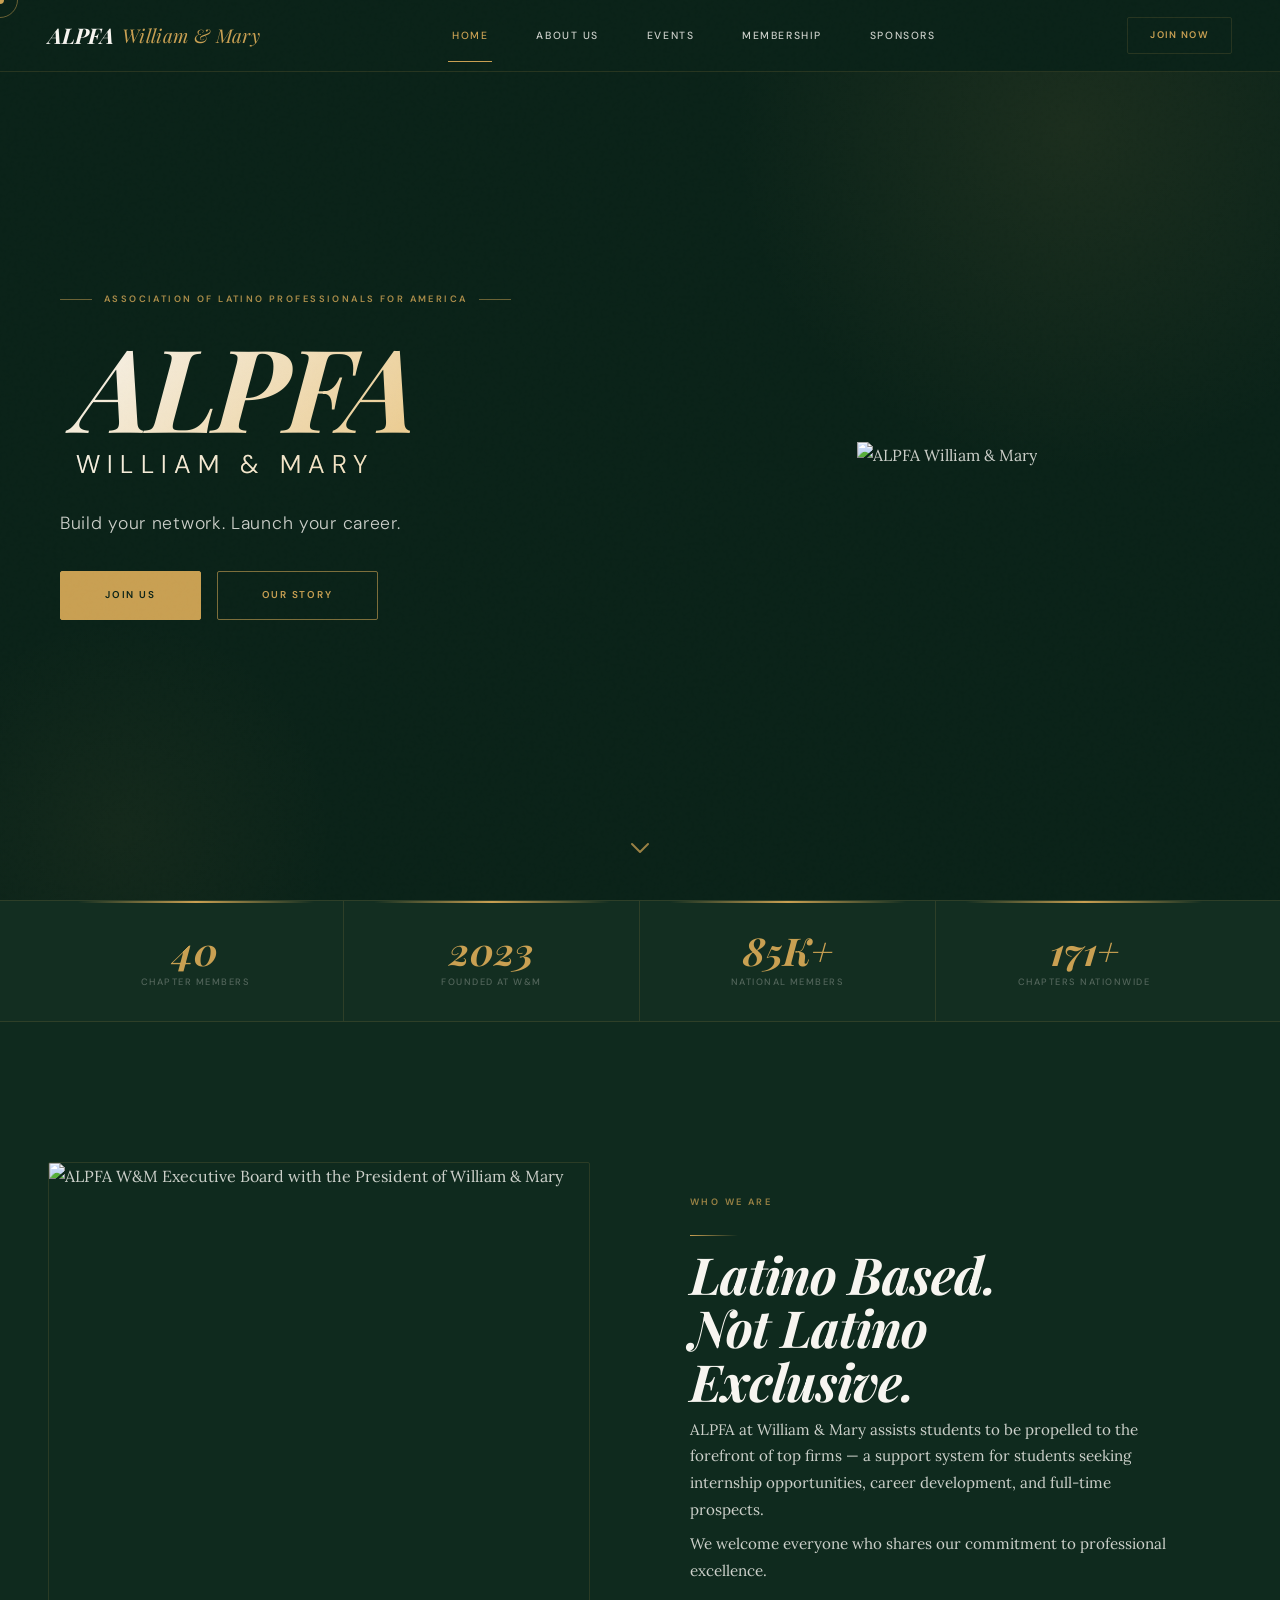
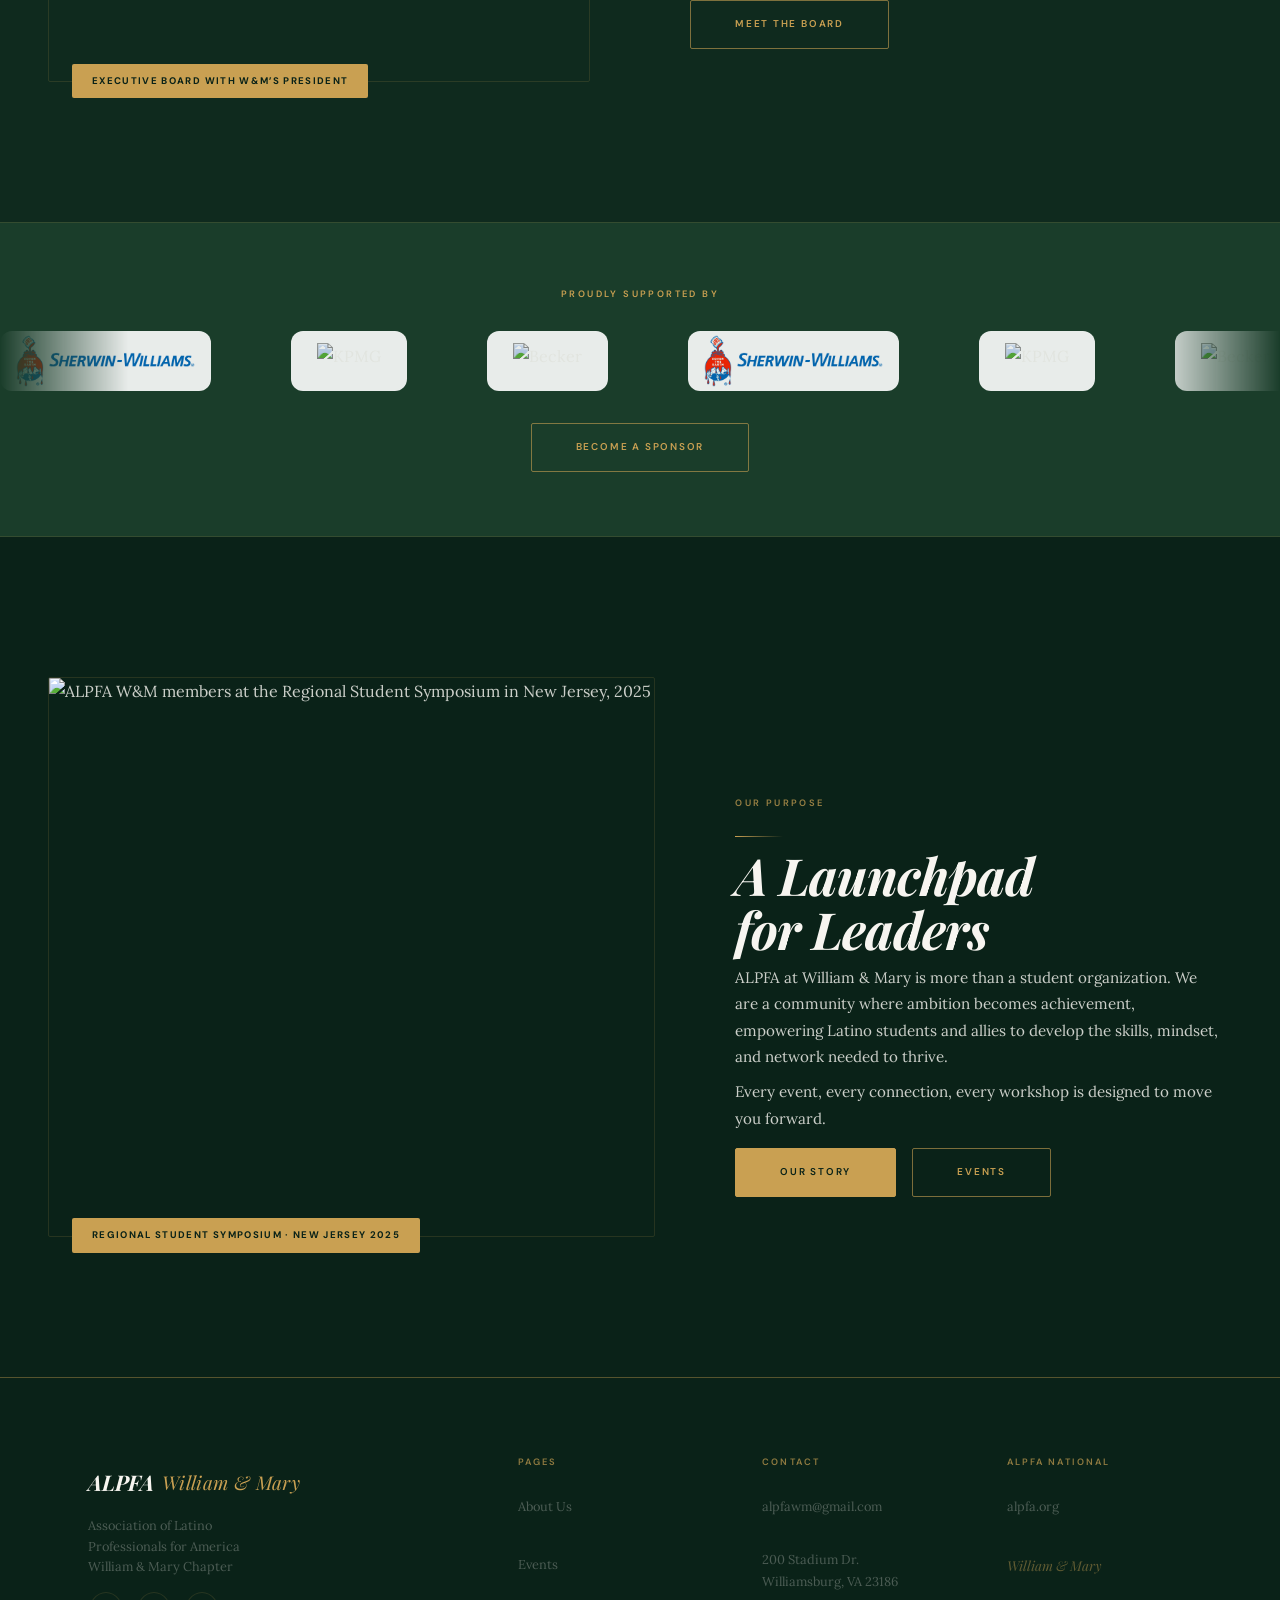
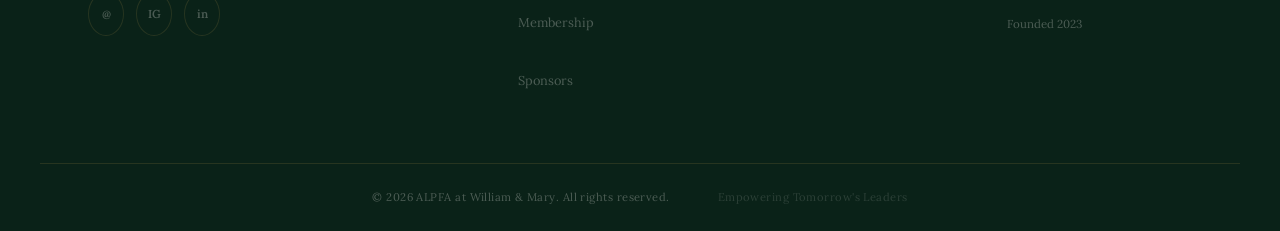
==== index.html @ 7804f13b "Update sponsors, captions, events Instagram feed, and footer year - Replace EY and PwC with Sherwin-" ====
<!DOCTYPE html>
<html lang="en">
<head>
  <meta charset="UTF-8" />
  <meta name="viewport" content="width=device-width, initial-scale=1.0, viewport-fit=cover" />
  <meta name="apple-mobile-web-app-capable" content="yes" />
  <meta name="apple-mobile-web-app-status-bar-style" content="black-translucent" />
  <title>ALPFA at William & Mary</title>
  <link rel="preconnect" href="https://fonts.googleapis.com" />
  <link rel="preconnect" href="https://fonts.gstatic.com" crossorigin />
  <link href="https://fonts.googleapis.com/css2?family=Lora:ital,wght@0,400;0,500;0,600;1,400&family=DM+Sans:wght@400;500;600;700&family=Playfair+Display:ital,wght@0,700;1,400;1,600;1,700&display=swap" rel="stylesheet" />
  <link rel="stylesheet" href="css/style.css" />
</head>
<body>

  <div class="cursor-dot" id="cursorDot"></div>
  <div class="cursor-ring" id="cursorRing"></div>

  <!-- NAV -->
  <header id="nav">
    <div class="nav-inner">
      <a href="index.html" class="logo-text">ALPFA <em>William &amp; Mary</em></a>
      <div class="nav-links">
        <a href="index.html" class="active">Home</a>
        <a href="about.html">About Us</a>
        <a href="events.html">Events</a>
        <a href="membership.html">Membership</a>
        <a href="sponsors.html">Sponsors</a>
      </div>
      <a href="membership.html" class="nav-cta">Join Now</a>
      <button class="hamburger" id="hamburger" aria-label="Menu">
        <span></span><span></span><span></span>
      </button>
    </div>
  </header>

  <div class="mobile-nav" id="mobileNav">
    <a href="index.html">Home</a>
    <a href="about.html">About Us</a>
    <a href="events.html">Events</a>
    <a href="membership.html">Membership</a>
    <a href="sponsors.html">Sponsors</a>
    <a href="membership.html" class="btn btn-gold" style="margin-top:8px;text-align:center;">Join Now</a>
  </div>

  <main>

    <!-- HERO — cinematic full-bleed, logo on right -->
    <section class="hero">
      <div class="hero-bg">
        <img src="images/hero.jpg" alt="ALPFA W&M Chapter" />
      </div>
      <div class="orb orb-1"></div>
      <div class="orb orb-2"></div>

      <div class="hero-content">
        <div class="hero-text" data-reveal="left">
          <p class="hero-eyebrow">Association of Latino Professionals for America</p>
          <h1 class="hero-title">ALPFA<span class="hero-subtitle">William &amp; Mary</span></h1>
          <p class="hero-tagline">Build your network. Launch your career.</p>
          <div class="hero-actions">
            <a href="membership.html" class="btn btn-gold">Join Us</a>
            <a href="about.html" class="btn btn-outline">Our Story</a>
          </div>
        </div>

        <div class="hero-right-col" data-reveal="fade">
          <div class="hero-logo-wrap">
            <img src="images/Cool Website Design.png" alt="ALPFA William &amp; Mary" class="hero-logo-img" />
          </div>
        </div>
      </div>

      <div class="hero-scroll">
        <svg viewBox="0 0 24 24" fill="none" stroke-width="1.5" stroke-linecap="round" stroke-linejoin="round">
          <polyline points="6 9 12 15 18 9"></polyline>
        </svg>
      </div>
    </section>

    <!-- STATS BAR -->
    <section class="stats-bar">
      <div class="stats-inner">
        <div class="stat-item" data-reveal="up">
          <span class="stat-num" data-count="47">47</span>
          <span class="stat-lbl">Chapter Members</span>
        </div>
        <div class="stat-item" data-reveal="up" style="transition-delay:.1s">
          <span class="stat-num">2023</span>
          <span class="stat-lbl">Founded at W&amp;M</span>
        </div>
        <div class="stat-item" data-reveal="up" style="transition-delay:.2s">
          <span class="stat-num" data-count="100" data-suffix="K+">100K+</span>
          <span class="stat-lbl">National Members</span>
        </div>
        <div class="stat-item" data-reveal="up" style="transition-delay:.3s">
          <span class="stat-num" data-count="200" data-suffix="+">200+</span>
          <span class="stat-lbl">Chapters Nationwide</span>
        </div>
      </div>
    </section>

    <!-- ABOUT PREVIEW — photo left, text right, wider image -->
    <section class="section section-mid">
      <div class="two-col">
        <div class="about-img-stack" data-reveal="left">
          <div class="image-frame" style="height:520px;">
            <img src="images/about.jpg" alt="ALPFA W&amp;M Executive Board with the President of William &amp; Mary" loading="lazy" style="object-position:center top;" />
          </div>
          <div class="img-caption-pill">Executive Board with W&amp;M&rsquo;s President</div>
        </div>
        <div class="col-content" data-reveal="right">
          <span class="section-label">Who We Are</span>
          <div class="gold-line"></div>
          <h2>Latino Based.<br />Not Latino<br />Exclusive.</h2>
          <p>ALPFA at William &amp; Mary assists students to be propelled to the forefront of top firms — a support system for students seeking internship opportunities, career development, and full-time prospects.</p>
          <p>We welcome everyone who shares our commitment to professional excellence.</p>
          <div class="actions">
            <a href="about.html" class="btn btn-outline">Meet the Board</a>
          </div>
        </div>
      </div>
    </section>

    <!-- SPONSOR MARQUEE -->
    <section class="sponsor-marquee-section">
      <p class="marquee-label" data-reveal="up">Proudly Supported By</p>
      <div class="marquee-track" aria-label="Our sponsors">
        <div class="marquee-inner">
          <img src="images/Sherwin-Williams-logo.png" alt="Sherwin-Williams" class="marquee-logo marquee-logo-sw" />
          <img src="images/KPMG_blue_logo.svg.png" alt="KPMG" class="marquee-logo" />
          <img src="images/Becker_Professional_Education_logo.svg.png" alt="Becker" class="marquee-logo" />
          <img src="images/Sherwin-Williams-logo.png" alt="Sherwin-Williams" class="marquee-logo marquee-logo-sw" />
          <img src="images/KPMG_blue_logo.svg.png" alt="KPMG" class="marquee-logo" />
          <img src="images/Becker_Professional_Education_logo.svg.png" alt="Becker" class="marquee-logo" />
          <img src="images/Sherwin-Williams-logo.png" alt="Sherwin-Williams" class="marquee-logo marquee-logo-sw" />
          <img src="images/KPMG_blue_logo.svg.png" alt="KPMG" class="marquee-logo" />
          <img src="images/Becker_Professional_Education_logo.svg.png" alt="Becker" class="marquee-logo" />
        </div>
        <div class="marquee-inner" aria-hidden="true">
          <img src="images/Sherwin-Williams-logo.png" alt="" class="marquee-logo marquee-logo-sw" />
          <img src="images/KPMG_blue_logo.svg.png" alt="" class="marquee-logo" />
          <img src="images/Becker_Professional_Education_logo.svg.png" alt="" class="marquee-logo" />
          <img src="images/Sherwin-Williams-logo.png" alt="" class="marquee-logo marquee-logo-sw" />
          <img src="images/KPMG_blue_logo.svg.png" alt="" class="marquee-logo" />
          <img src="images/Becker_Professional_Education_logo.svg.png" alt="" class="marquee-logo" />
          <img src="images/Sherwin-Williams-logo.png" alt="" class="marquee-logo marquee-logo-sw" />
          <img src="images/KPMG_blue_logo.svg.png" alt="" class="marquee-logo" />
          <img src="images/Becker_Professional_Education_logo.svg.png" alt="" class="marquee-logo" />
        </div>
      </div>
      <a href="sponsors.html" class="btn btn-outline" data-reveal="up" style="margin-top:32px;">Become a Sponsor</a>
    </section>

    <!-- MISSION — Our Purpose -->
    <section class="section section-deep">
      <div class="mission-layout">
        <div class="mission-image-col" data-reveal="left">
          <div class="image-frame" style="height:560px;">
            <img src="images/dc.jpg" alt="ALPFA W&amp;M members at the Regional Student Symposium in New Jersey, 2025" loading="lazy" />
          </div>
          <div class="img-caption-pill">Regional Student Symposium &middot; New Jersey 2025</div>
        </div>
        <div class="col-content" data-reveal="right">
          <span class="section-label mission-label">Our Purpose</span>
          <div class="gold-line"></div>
          <h2>A Launchpad<br />for Leaders</h2>
          <p>ALPFA at William &amp; Mary is more than a student organization. We are a community where ambition becomes achievement, empowering Latino students and allies to develop the skills, mindset, and network needed to thrive.</p>
          <p>Every event, every connection, every workshop is designed to move you forward.</p>
          <div class="actions" style="margin-top:8px;">
            <a href="about.html" class="btn btn-gold">Our Story</a>
            <a href="events.html" class="btn btn-outline">Events</a>
          </div>
        </div>
      </div>
    </section>

  </main>

  <!-- FOOTER -->
  <footer>
    <div class="footer-inner">
      <div class="footer-brand">
        <a href="index.html" class="logo-text">ALPFA <em>William &amp; Mary</em></a>
        <p>Association of Latino Professionals for America<br />William &amp; Mary Chapter</p>
        <div class="footer-socials">
          <a href="mailto:alpfawm@gmail.com" aria-label="Email">@</a>
          <a href="https://www.instagram.com/alpfawm/" target="_blank" rel="noopener" aria-label="Instagram">IG</a>
          <a href="https://www.linkedin.com/company/alpfa-at-william-mary/" target="_blank" rel="noopener" aria-label="LinkedIn">in</a>
        </div>
      </div>
      <div class="footer-col">
        <h4>Pages</h4>
        <a href="about.html">About Us</a>
        <a href="events.html">Events</a>
        <a href="membership.html">Membership</a>
        <a href="sponsors.html">Sponsors</a>
      </div>
      <div class="footer-col">
        <h4>Contact</h4>
        <p>alpfawm@gmail.com</p>
        <p>200 Stadium Dr.<br />Williamsburg, VA 23186</p>
      </div>
      <div class="footer-col">
        <h4>ALPFA National</h4>
        <a href="https://alpfa.org" target="_blank" rel="noopener">alpfa.org</a>
        <p class="wm-text">William &amp; Mary</p>
        <p style="font-size:0.72rem;color:var(--white-faint);">Founded 2023</p>
      </div>
    </div>
    <div class="footer-bottom">
      <p>© 2026 ALPFA at William &amp; Mary. All rights reserved.</p>
      <p style="opacity:0.5;">Empowering Tomorrow's Leaders</p>
    </div>
  </footer>

  <script src="js/main.js"></script>
</body>
</html>
---- css/style.css ----
/* ============================================
   ALPFA W&M — Design System
   Playfair Display + Inter
   ============================================ */

@import url('https://fonts.googleapis.com/css2?family=Lora:ital,wght@0,400;0,500;0,600;1,400&family=DM+Sans:wght@400;500;600;700&family=Playfair+Display:ital,wght@0,700;1,400;1,600;1,700&display=swap');
/* font-display handled by Google Fonts &display=swap param */

/* ============================================
   VARIABLES
   ============================================ */

:root {
  --green-deep:  #0A2218;
  --green-mid:   #0F2A1E;
  --green-card:  #132E21;
  --green-light: #1A3D2A;
  --gold:        #C9A052;
  --gold-light:  #E8C27A;
  --gold-dim:    rgba(201,160,82,0.15);
  --gold-glow:   rgba(201,160,82,0.08);
  --white:       #F7F5F0;
  --white-dim:   rgba(247,245,240,0.82);
  --white-faint: rgba(247,245,240,0.28);
  --glass:       rgba(8,28,18,0.85);
  --nav-h:       72px;
}

/* ============================================
   RESET + BASE
   ============================================ */

*, *::before, *::after { box-sizing: border-box; margin: 0; padding: 0; }

html {
  scroll-behavior: smooth;
  font-size: 16px;
  cursor: none;
  overflow-x: hidden;
  background: var(--green-deep);
}

body {
  font-family: 'Lora', Georgia, serif;
  background: var(--green-deep);
  color: var(--white-dim);
  line-height: 1.7;
  -webkit-font-smoothing: antialiased;
  -moz-osx-font-smoothing: grayscale;
  overflow-x: hidden;
}

h1, h2, h3, h4 {
  font-family: 'Playfair Display', Georgia, serif;
  font-style: italic;
  color: var(--white);
  line-height: 1.05;
}

a { color: inherit; text-decoration: none; }

img {
  display: block;
  width: 100%;
  height: 100%;
  object-fit: cover;
}

/* ============================================
   CUSTOM CURSOR
   ============================================ */

.cursor-dot {
  position: fixed;
  width: 8px; height: 8px;
  background: var(--gold);
  border-radius: 50%;
  pointer-events: none;
  z-index: 99999;
  transform: translate(-50%, -50%);
  transition: transform 0.1s ease, width 0.3s ease, height 0.3s ease, opacity 0.3s ease;
  mix-blend-mode: normal;
}

.cursor-ring {
  position: fixed;
  width: 36px; height: 36px;
  border: 1px solid rgba(201,160,82,0.5);
  border-radius: 50%;
  pointer-events: none;
  z-index: 99998;
  transform: translate(-50%, -50%);
  transition: transform 0.12s ease, width 0.3s ease, height 0.3s ease, opacity 0.3s ease, border-color 0.3s ease;
}

.cursor-dot.hover  { width: 14px; height: 14px; }
.cursor-ring.hover { width: 56px; height: 56px; border-color: rgba(201,160,82,0.8); }

/* ============================================
   NOISE TEXTURE OVERLAY
   ============================================ */

body::before {
  content: '';
  position: fixed;
  inset: 0;
  background-image: url("data:image/svg+xml,%3Csvg viewBox='0 0 256 256' xmlns='http://www.w3.org/2000/svg'%3E%3Cfilter id='noise'%3E%3CfeTurbulence type='fractalNoise' baseFrequency='0.9' numOctaves='4' stitchTiles='stitch'/%3E%3C/filter%3E%3Crect width='100%25' height='100%25' filter='url(%23noise)' opacity='0.04'/%3E%3C/svg%3E");
  pointer-events: none;
  z-index: 9998;
  opacity: 0.4;
}

/* ============================================
   UTILITIES
   ============================================ */

.container {
  max-width: 1200px;
  margin: 0 auto;
  padding: 0 48px;
}

.section-label {
  display: block;
  font-family: 'DM Sans', sans-serif;
  font-style: normal;
  font-size: 0.58rem;
  font-weight: 600;
  letter-spacing: 0.26em;
  text-transform: uppercase;
  color: var(--gold);
  opacity: 0.75;
  margin-bottom: 16px;
}

.logo-text {
  font-family: 'Playfair Display', Georgia, serif;
  font-style: italic;
  font-size: 1.35rem;
  font-weight: 700;
  color: var(--white);
  letter-spacing: -0.01em;
  display: flex;
  align-items: center;
  gap: 8px;
}

.logo-text em {
  color: var(--gold);
  font-style: italic;
  font-size: 0.88em;
  font-weight: 400;
  letter-spacing: 0.02em;
}

.logo-img {
  height: 40px;
  width: auto;
  mix-blend-mode: multiply;
  filter: brightness(1.1) contrast(1.1);
  flex-shrink: 0;
}

/* On dark bg, multiply blends white to transparent */
#nav .logo-img,
footer .logo-img {
  mix-blend-mode: screen;
  filter: brightness(1.8) saturate(0.8);
  opacity: 0.92;
}

/* Buttons */
.btn {
  display: inline-block;
  font-family: 'DM Sans', sans-serif;
  font-style: normal;
  font-size: 0.62rem;
  font-weight: 600;
  letter-spacing: 0.18em;
  text-transform: uppercase;
  padding: 15px 44px;
  border-radius: 2px;
  cursor: none;
  transition: all 0.35s cubic-bezier(0.16,1,0.3,1);
  position: relative;
  overflow: hidden;
}

.btn::after {
  content: '';
  position: absolute;
  inset: 0;
  background: rgba(255,255,255,0.08);
  opacity: 0;
  transition: opacity 0.3s ease;
}

.btn:hover::after { opacity: 1; }

.btn-gold {
  background: var(--gold);
  color: var(--green-deep);
  border: 1px solid var(--gold);
}

.btn-gold:hover {
  background: var(--gold-light);
  box-shadow: 0 0 50px rgba(201,160,82,0.4);
  transform: translateY(-2px);
}

.btn-outline {
  background: transparent;
  color: var(--gold);
  border: 1px solid rgba(201,160,82,0.6);
}

.btn-outline:hover {
  border-color: var(--gold);
  background: rgba(201,160,82,0.08);
  box-shadow: 0 0 30px rgba(201,160,82,0.15);
  transform: translateY(-2px);
}

/* Image frames */
.image-frame {
  position: relative;
  width: 100%;
  height: 100%;
  overflow: hidden;
  border: 1px solid var(--gold-dim);
  border-radius: 2px;
}

.image-frame img {
  position: absolute;
  inset: 0;
  opacity: 0;
  transition: opacity 0.6s ease;
}

/* JS adds .loaded — but also fade in on natural load */
.image-frame img.loaded { opacity: 1; }
.image-frame img[src]:not([src=""]) { opacity: 1; }

.img-placeholder {
  width: 100%;
  height: 100%;
  min-height: 360px;
  background: linear-gradient(135deg, var(--green-card) 0%, var(--green-light) 100%);
  display: flex;
  flex-direction: column;
  align-items: center;
  justify-content: center;
  gap: 12px;
  border: 1px dashed rgba(201,160,82,0.2);
}

.img-placeholder span {
  font-family: 'DM Sans', sans-serif;
  font-style: normal;
  font-size: 0.58rem;
  letter-spacing: 0.2em;
  text-transform: uppercase;
  color: rgba(201,160,82,0.35);
}

.img-placeholder svg {
  width: 32px;
  height: 32px;
  opacity: 0.2;
  fill: var(--gold);
}

/* Dividers */
.gold-line {
  width: 48px; height: 1px;
  background: linear-gradient(90deg, var(--gold), transparent);
  margin-bottom: 4px;
}

/* ============================================
   SCROLL REVEAL
   ============================================ */

[data-reveal] {
  opacity: 0;
  transition: opacity 0.9s cubic-bezier(0.16,1,0.3,1),
              transform 0.9s cubic-bezier(0.16,1,0.3,1);
}

[data-reveal="up"]    { transform: translateY(48px); }
[data-reveal="left"]  { transform: translateX(-48px); }
[data-reveal="right"] { transform: translateX(48px); }
[data-reveal="fade"]  { transform: none; }
[data-reveal="scale"] { transform: scale(0.94); }

[data-reveal].visible {
  opacity: 1;
  transform: none;
}

/* ============================================
   NAV
   ============================================ */

#nav {
  position: fixed;
  top: 0; left: 0; right: 0;
  z-index: 9000;
  height: calc(var(--nav-h) + env(safe-area-inset-top, 0px));
  padding-top: env(safe-area-inset-top, 0px);
  background: var(--green-deep);
  border-bottom: 1px solid var(--gold-dim);
  transition: background 0.4s ease;
}

#nav.scrolled { background: var(--green-deep); }

.nav-inner {
  position: relative;
  z-index: 1;
  max-width: 1280px;
  margin: 0 auto;
  padding: 0 48px;
  height: 100%;
  display: flex;
  align-items: center;
  justify-content: space-between;
}

.nav-links {
  display: flex;
  align-items: center;
  gap: 40px;
}

.nav-links a {
  font-family: 'DM Sans', sans-serif;
  font-style: normal;
  font-size: 0.65rem;
  font-weight: 500;
  letter-spacing: 0.15em;
  text-transform: uppercase;
  color: var(--white-dim);
  position: relative;
  cursor: none;
  transition: color 0.25s ease;
  padding: 12px 4px;
  min-height: 44px;
  display: inline-flex;
  align-items: center;
}

.nav-links a::after {
  content: '';
  position: absolute;
  bottom: -4px; left: 0;
  width: 0; height: 1px;
  background: var(--gold);
  transition: width 0.35s cubic-bezier(0.16,1,0.3,1);
}

.nav-links a:hover,
.nav-links a.active { color: var(--gold); }

.nav-links a:hover::after,
.nav-links a.active::after { width: 100%; }

.nav-cta {
  font-family: 'DM Sans', sans-serif;
  font-style: normal;
  font-size: 0.6rem;
  font-weight: 600;
  letter-spacing: 0.14em;
  text-transform: uppercase;
  color: var(--gold);
  border: 1px solid var(--gold-dim);
  padding: 9px 22px;
  border-radius: 2px;
  cursor: none;
  transition: all 0.3s ease;
}

.nav-cta:hover {
  background: var(--gold);
  color: var(--green-deep);
  border-color: var(--gold);
}

.hamburger {
  display: none;
  flex-direction: column;
  gap: 6px;
  cursor: none;
  background: none;
  border: none;
  padding: 4px;
}

.hamburger span {
  display: block;
  width: 22px; height: 1px;
  background: var(--white-dim);
  transition: all 0.3s ease;
}

/* ============================================
   MOBILE NAV DROPDOWN
   ============================================ */

.mobile-nav {
  display: flex;
  position: fixed;
  top: calc(var(--nav-h) + env(safe-area-inset-top, 0px));
  left: 0; right: 0;
  background: rgba(8,28,18,0.98);
  backdrop-filter: blur(20px);
  -webkit-backdrop-filter: blur(20px);
  border-bottom: 1px solid var(--gold-dim);
  padding: 24px 32px 32px;
  flex-direction: column;
  gap: 18px;
  z-index: 8999;
  transform: translateY(-12px);
  opacity: 0;
  visibility: hidden;
  pointer-events: none;
  transition: opacity 0.3s ease, transform 0.3s ease, visibility 0.3s;
}

.mobile-nav.open {
  opacity: 1;
  transform: translateY(0);
  visibility: visible;
  pointer-events: auto;
}

.mobile-nav a {
  font-family: 'DM Sans', sans-serif;
  font-size: 0.82rem;
  font-weight: 500;
  letter-spacing: 0.1em;
  text-transform: uppercase;
  color: var(--white-dim);
  padding: 8px 0;
  border-bottom: 1px solid var(--gold-dim);
  transition: color 0.25s ease;
}

.mobile-nav a:hover { color: var(--gold); }
.mobile-nav a:last-child { border-bottom: none; }

/* ============================================
   SPONSOR CARD (large display on sponsors page)
   ============================================ */

.sponsor-card-lg {
  display: flex;
  flex-direction: column;
  align-items: center;
  padding: 36px 48px;
  background: var(--green-card);
  border: 1px solid var(--gold-dim);
  border-radius: 3px;
  transition: border-color 0.35s ease, box-shadow 0.35s ease, transform 0.35s ease;
  cursor: default;
}

.sponsor-card-lg:hover {
  border-color: rgba(201,160,82,0.4);
  box-shadow: 0 20px 60px rgba(0,0,0,0.3), 0 0 40px rgba(201,160,82,0.08);
  transform: translateY(-3px);
}

/* ============================================
   PAGE HERO (inner pages)
   ============================================ */

.page-hero {
  padding: calc(var(--nav-h) + 48px) 0 32px;
  text-align: center;
  position: relative;
  overflow: hidden;
}

.page-hero::before {
  content: '';
  position: absolute;
  top: 0; left: 50%; transform: translateX(-50%);
  width: 600px; height: 600px;
  background: radial-gradient(circle, rgba(201,160,82,0.07) 0%, transparent 65%);
  pointer-events: none;
}

.page-hero h1 {
  font-size: clamp(3rem, 6vw, 5.5rem);
  letter-spacing: -0.02em;
  margin-bottom: 16px;
  background: linear-gradient(135deg, #F7F5F0 0%, #E8C27A 40%, #C9A052 60%, #F7F5F0 100%);
  background-size: 250% auto;
  -webkit-background-clip: text;
  -webkit-text-fill-color: transparent;
  background-clip: text;
  animation: shimmer 6s ease-in-out infinite;
}

.page-hero p {
  font-size: 0.85rem;
  color: var(--white-faint);
  letter-spacing: 0.1em;
}

/* ============================================
   HOMEPAGE HERO
   ============================================ */

.hero {
  position: relative;
  min-height: 100vh;
  display: flex;
  align-items: center;
  overflow: hidden;
  background: var(--green-deep);
}

/* Full-bleed bg photo with overlay */
.hero-bg {
  position: absolute;
  inset: 0;
  z-index: 0;
}

.hero-bg img {
  position: absolute;
  inset: 0;
  width: 100%;
  height: 100%;
  object-fit: cover;
  object-position: center top;
  opacity: 1;
}

.hero-bg .img-placeholder { min-height: 100vh; border: none; }

.hero-bg::after {
  content: '';
  position: absolute;
  inset: 0;
  background: linear-gradient(
    105deg,
    rgba(10,34,24,0.97) 0%,
    rgba(10,34,24,0.88) 50%,
    rgba(10,34,24,0.65) 100%
  );
  z-index: 1;
}

/* Glow orbs */
.orb {
  position: absolute;
  border-radius: 50%;
  pointer-events: none;
  z-index: 1;
  animation: orbFloat 10s ease-in-out infinite;
}

.orb-1 {
  width: 800px; height: 800px;
  top: -30%; right: -15%;
  background: radial-gradient(circle, rgba(201,160,82,0.09) 0%, transparent 60%);
}

.orb-2 {
  width: 500px; height: 500px;
  bottom: -20%; left: -10%;
  background: radial-gradient(circle, rgba(201,160,82,0.05) 0%, transparent 60%);
  animation-delay: -5s;
  animation-direction: reverse;
}

@keyframes orbFloat {
  0%, 100% { transform: translate(0,0) scale(1); }
  33%       { transform: translate(30px,-20px) scale(1.05); }
  66%       { transform: translate(-20px,30px) scale(0.97); }
}

.hero-content {
  position: relative;
  z-index: 2;
  width: 100%;
  padding: calc(var(--nav-h) + 60px) 48px 120px 60px;
  max-width: 1280px;
  margin: 0 auto;
  display: grid;
  grid-template-columns: 1fr 1fr;
  gap: 0;
  align-items: center;
}

.hero-text { display: flex; flex-direction: column; gap: 0; }

.mission-label { margin-top: 80px; }

.hero-eyebrow {
  font-family: 'DM Sans', sans-serif;
  font-size: 0.58rem;
  font-weight: 600;
  letter-spacing: 0.26em;
  text-transform: uppercase;
  color: var(--gold);
  opacity: 0.85;
  margin-bottom: 24px;
  display: flex;
  align-items: center;
  gap: 12px;
}

.hero-eyebrow::before,
.hero-eyebrow::after {
  content: '';
  display: block;
  width: 32px; height: 1px;
  background: var(--gold);
  opacity: 0.6;
  flex-shrink: 0;
}

.hero-title {
  font-size: clamp(4.5rem, 9vw, 9.5rem);
  font-weight: 700;
  line-height: 0.92;
  letter-spacing: -0.03em;
  margin-bottom: 32px;
  padding-left: 16px;
  background: linear-gradient(135deg, #F7F5F0 0%, #E8C27A 35%, #C9A052 55%, #F7F5F0 100%);
  background-size: 250% auto;
  -webkit-background-clip: text;
  -webkit-text-fill-color: transparent;
  background-clip: text;
  animation: shimmer 6s ease-in-out infinite;
}

@keyframes shimmer {
  0%, 100% { background-position: 0% center; }
  50%       { background-position: 100% center; }
}

.hero-subtitle {
  display: block;
  font-family: 'DM Sans', sans-serif;
  font-style: normal;
  font-weight: 300;
  font-size: clamp(1rem, 2vw, 1.6rem);
  letter-spacing: 0.28em;
  text-transform: uppercase;
  background: transparent !important;
  background-image: none !important;
  -webkit-background-clip: unset !important;
  background-clip: unset !important;
  -webkit-text-fill-color: rgba(247,245,240,0.5) !important;
  color: rgba(247,245,240,0.5);
  animation: none !important;
  margin-top: 14px;
  line-height: 1;
}

.hero-tagline {
  font-family: 'DM Sans', sans-serif;
  font-size: clamp(0.9rem, 1.5vw, 1.1rem);
  font-weight: 300;
  color: var(--white-dim);
  letter-spacing: 0.04em;
  line-height: 1.7;
  margin-bottom: 32px;
  max-width: 440px;
}

.hero-actions { display: flex; gap: 16px; align-items: center; flex-wrap: wrap; }

.hero-scroll {
  position: absolute;
  bottom: 36px;
  left: 50%;
  transform: translateX(-50%);
  z-index: 2;
  display: flex;
  flex-direction: column;
  align-items: center;
  gap: 0;
  cursor: none;
}

.hero-scroll span { display: none; }

.scroll-line { display: none; }

.hero-scroll svg {
  width: 32px; height: 32px;
  stroke: var(--gold);
  opacity: 0.75;
  animation: chevronBounce 2s ease-in-out infinite;
}

@keyframes chevronBounce {
  0%, 100% { transform: translateY(0); opacity: 0.75; }
  50%       { transform: translateY(10px); opacity: 1; }
}

.hero-image-wrap { position: relative; }

.hero-image-wrap .image-frame {
  aspect-ratio: 4/3;
  box-shadow: 0 40px 120px rgba(0,0,0,0.5), 0 0 0 1px var(--gold-dim);
  animation: heroGlow 5s 2s ease-in-out infinite;
}

.hero-image-wrap .img-placeholder { min-height: 420px; }

@keyframes heroGlow {
  0%, 100% { box-shadow: 0 40px 120px rgba(0,0,0,0.5), 0 0 30px rgba(201,160,82,0.08); }
  50%       { box-shadow: 0 40px 120px rgba(0,0,0,0.5), 0 0 60px rgba(201,160,82,0.18); }
}

.hero-image-tag {
  position: absolute;
  bottom: -20px; right: -20px;
  background: var(--green-card);
  border: 1px solid var(--gold-dim);
  padding: 16px 24px;
  border-radius: 2px;
}

.hero-image-tag strong {
  display: block;
  font-family: 'Playfair Display', serif;
  font-style: italic;
  font-size: 1.5rem;
  color: var(--gold);
  line-height: 1;
}

.hero-image-tag span {
  font-size: 0.58rem;
  letter-spacing: 0.16em;
  text-transform: uppercase;
  color: var(--white-faint);
}

/* ============================================
   HERO RIGHT COL — editorial stat stack
   ============================================ */

.hero-right-col {
  display: flex;
  flex-direction: column;
  align-items: center;
  justify-content: center;
  position: relative;
  z-index: 2;
  padding-left: 16px;
}

.hero-logo-wrap {
  display: inline-block;
}


.hero-logo-img {
  width: 100%;
  max-width: 380px;
  height: auto;
  object-fit: contain;
  display: block;
  animation: logoFloat 3.5s ease-in-out infinite;
}

@keyframes logoFloat {
  0%, 100% { transform: translateY(0); }
  50%       { transform: translateY(-20px); }
}

@media (prefers-reduced-motion: reduce) {
  .hero-logo-img { animation: none; }
}

.hero-stat-stack {
  display: flex;
  flex-direction: column;
  gap: 28px;
}

.hero-stat-item {
  display: flex;
  flex-direction: column;
  gap: 4px;
}

.hero-stat-n {
  font-family: 'Playfair Display', Georgia, serif;
  font-style: italic;
  font-size: clamp(2rem, 3.5vw, 3rem);
  font-weight: 700;
  color: var(--gold);
  line-height: 1;
}

.hero-stat-l {
  font-family: 'DM Sans', sans-serif;
  font-size: 0.6rem;
  font-weight: 500;
  letter-spacing: 0.16em;
  text-transform: uppercase;
  color: var(--white-faint);
}

.hero-right-quote {
  font-family: 'Playfair Display', Georgia, serif;
  font-style: italic;
  font-size: 0.9rem;
  color: rgba(247,245,240,0.25);
  line-height: 1.6;
  max-width: 220px;
  border-top: 1px solid rgba(201,160,82,0.12);
  padding-top: 24px;
}

/* ============================================
   MISSION — ASYMMETRIC LAYOUT
   ============================================ */

.mission-layout {
  max-width: 1200px;
  margin: 0 auto;
  display: grid;
  grid-template-columns: 1.1fr 0.9fr;
  gap: 80px;
  align-items: center;
  position: relative;
}

.mission-watermark-wrap {
  width: 100%;
  overflow: hidden;
  text-align: left;
  margin-bottom: 16px;
  pointer-events: none;
  max-width: 1200px;
  margin-left: auto;
  margin-right: auto;
}

.section-watermark {
  display: block;
  font-family: 'Playfair Display', Georgia, serif;
  font-style: italic;
  font-size: clamp(4rem, 14vw, 11rem);
  font-weight: 700;
  color: var(--gold);
  opacity: 1;
  pointer-events: none;
  user-select: none;
  letter-spacing: 0.08em;
  line-height: 1;
  white-space: nowrap;
}

.mission-image-col {
  position: relative;
  z-index: 2;
}

.mission-text-col {
  display: flex;
  flex-direction: column;
  gap: 12px;
  position: relative;
  z-index: 2;
}

.float-card {
  position: absolute;
  bottom: -24px;
  right: -32px;
  background: var(--green-card);
  border: 1px solid var(--gold-dim);
  border-left: 3px solid var(--gold);
  padding: 18px 28px;
  border-radius: 2px;
  display: flex;
  flex-direction: column;
  gap: 4px;
}

.float-card strong {
  font-family: 'Playfair Display', Georgia, serif;
  font-style: italic;
  font-size: 2rem;
  color: var(--gold);
  line-height: 1;
}

.float-card span {
  font-size: 0.62rem;
  letter-spacing: 0.14em;
  text-transform: uppercase;
  color: var(--white-faint);
}

/* ============================================
   VALUES STRIP
   ============================================ */

.values-strip {
  background: var(--green-card);
  border-top: 1px solid var(--gold-dim);
  border-bottom: 1px solid var(--gold-dim);
  padding: 72px 48px;
}

.values-inner {
  max-width: 1200px;
  margin: 0 auto;
  display: grid;
  grid-template-columns: 1fr auto 1fr auto 1fr auto 1fr;
  gap: 0;
  align-items: start;
}

.value-item {
  display: flex;
  flex-direction: column;
  gap: 12px;
  padding: 0 40px;
}

.value-item:first-child { padding-left: 0; }
.value-item:last-child { padding-right: 0; }

.value-divider {
  width: 1px;
  height: 100%;
  min-height: 120px;
  background: var(--gold-dim);
  align-self: stretch;
}

.value-num {
  font-family: 'DM Sans', sans-serif;
  font-size: 0.52rem;
  font-weight: 700;
  letter-spacing: 0.2em;
  color: var(--gold);
  opacity: 0.5;
}

.value-title {
  font-family: 'Playfair Display', Georgia, serif;
  font-style: italic;
  font-size: 1.35rem;
  color: var(--white);
  font-weight: 700;
}

.value-text {
  font-family: 'DM Sans', sans-serif;
  font-size: 0.82rem;
  line-height: 1.75;
  color: var(--white-faint);
}

/* ============================================
   ABOUT IMAGE STACK
   ============================================ */

.about-img-stack {
  position: relative;
}

.img-caption-pill {
  position: absolute;
  bottom: -16px;
  left: 24px;
  background: var(--gold);
  color: var(--green-deep);
  font-family: 'DM Sans', sans-serif;
  font-size: 0.6rem;
  font-weight: 700;
  letter-spacing: 0.14em;
  text-transform: uppercase;
  padding: 9px 20px;
  border-radius: 2px;
}

/* ============================================
   SPONSOR MARQUEE
   ============================================ */

.sponsor-marquee-section {
  padding: 64px 0;
  background: var(--green-light);
  border-top: 1px solid var(--gold-dim);
  border-bottom: 1px solid var(--gold-dim);
  display: flex;
  flex-direction: column;
  align-items: center;
  gap: 0;
  overflow: hidden;
}

.marquee-label {
  font-family: 'DM Sans', sans-serif;
  font-size: 0.58rem;
  font-weight: 600;
  letter-spacing: 0.26em;
  text-transform: uppercase;
  color: var(--gold);
  opacity: 0.7;
  margin-bottom: 28px;
}

.marquee-track {
  width: 100%;
  overflow: hidden;
  position: relative;
  display: flex;
  gap: 80px;
  mask-image: linear-gradient(90deg, transparent, black 10%, black 90%, transparent);
  -webkit-mask-image: linear-gradient(90deg, transparent, black 10%, black 90%, transparent);
}

.marquee-inner {
  display: flex;
  align-items: center;
  gap: 80px;
  flex-shrink: 0;
  animation: marqueeScroll 22s linear infinite;
}

.marquee-logo {
  height: 60px;
  width: auto;
  object-fit: contain;
  flex-shrink: 0;
  background: #fff;
  border-radius: 12px;
  padding: 12px 26px;
  opacity: 0.9;
  transition: opacity 0.3s ease;
}

.marquee-logo:hover { opacity: 1; }

.marquee-logo-sw { padding: 4px 16px; }

.marquee-inner span {
  font-family: 'Playfair Display', Georgia, serif;
  font-style: italic;
  font-size: clamp(1.4rem, 2.5vw, 2rem);
  font-weight: 700;
  color: var(--white);
  white-space: nowrap;
  transition: color 0.3s ease;
}

.marquee-inner span:hover { color: var(--gold); }

.marquee-dot {
  font-family: 'DM Sans', sans-serif !important;
  font-style: normal !important;
  font-size: 1rem !important;
  color: var(--gold) !important;
  opacity: 0.4;
}

@keyframes marqueeScroll {
  from { transform: translateX(0); }
  to   { transform: translateX(-100%); }
}

@media (prefers-reduced-motion: reduce) {
  .marquee-inner { animation: none; }
}

/* ============================================
   STATS BAR
   ============================================ */

.stats-bar {
  background: var(--green-card);
  border-top: 1px solid var(--gold-dim);
  border-bottom: 1px solid var(--gold-dim);
  padding: 0 48px;
  position: relative;
  z-index: 2;
}

.stats-inner {
  max-width: 1200px;
  margin: 0 auto;
  display: grid;
  grid-template-columns: repeat(4, 1fr);
  height: 120px;
}

.stat-item {
  display: flex;
  flex-direction: column;
  align-items: center;
  justify-content: center;
  gap: 6px;
  padding: 0 24px;
  border-right: 1px solid var(--gold-dim);
  position: relative;
}

.stat-item:last-child { border-right: none; }

.stat-item::before {
  content: '';
  position: absolute;
  top: 0; left: 50%;
  transform: translateX(-50%) scaleX(0);
  width: 80%; height: 2px;
  background: linear-gradient(90deg, transparent, var(--gold), transparent);
  transition: transform 0.5s ease;
}

.stat-item.visible::before { transform: translateX(-50%) scaleX(1); }

.stat-num {
  font-family: 'Playfair Display', Georgia, serif;
  font-style: italic;
  font-size: clamp(1.8rem, 3vw, 2.5rem);
  font-weight: 700;
  color: var(--gold);
  line-height: 1;
}

.stat-lbl {
  font-family: 'DM Sans', sans-serif;
  font-size: 0.58rem;
  font-weight: 500;
  letter-spacing: 0.16em;
  text-transform: uppercase;
  color: var(--white-faint);
  text-align: center;
}

/* ============================================
   SECTIONS — SHARED
   ============================================ */

.section {
  padding: 140px 48px;
  position: relative;
  overflow: hidden;
}

.section-mid   { background: var(--green-mid); }
.section-card  { background: var(--green-card); }
.section-deep  { background: var(--green-deep); }

/* Diagonal cuts */
.cut-both {
  clip-path: polygon(0 80px, 100% 0, 100% calc(100% - 80px), 0 100%);
  padding-top: 160px;
  padding-bottom: 160px;
  margin-top: -80px;
  margin-bottom: -80px;
  position: relative;
  z-index: 2;
  isolation: isolate;
}

.cut-top {
  clip-path: polygon(0 60px, 100% 0, 100% 100%, 0 100%);
  margin-top: -60px;
  padding-top: 180px;
}

.cut-top-rev {
  clip-path: polygon(0 0, 100% 60px, 100% 100%, 0 100%);
  margin-top: -60px;
  padding-top: 180px;
}

.two-col {
  max-width: 1200px;
  margin: 0 auto;
  display: grid;
  grid-template-columns: 1fr 1fr;
  gap: 100px;
  align-items: center;
  position: relative;
  z-index: 1;
}

.two-col.flip { direction: rtl; }
.two-col.flip > * { direction: ltr; }

.col-content { display: flex; flex-direction: column; gap: 8px; }

.col-content h2 {
  font-size: clamp(2.2rem, 4vw, 3.6rem);
  letter-spacing: -0.02em;
}

.col-content h2.gold { color: var(--gold); text-shadow: 0 0 60px rgba(201,160,82,0.15); }

.col-content p {
  font-size: 0.95rem;
  line-height: 1.75;
  color: var(--white-dim);
  max-width: 54ch;
}

.col-content .actions { display: flex; gap: 16px; margin-top: 8px; flex-wrap: wrap; }

/* ============================================
   SPONSORS STRIP
   ============================================ */

.sponsors-strip {
  padding: 80px 48px;
  background: var(--green-light);
  border-top: 1px solid var(--gold-dim);
  border-bottom: 1px solid var(--gold-dim);
}

.sponsors-strip-inner {
  max-width: 1200px;
  margin: 0 auto;
  display: flex;
  flex-direction: column;
  align-items: center;
  gap: 40px;
}

.sponsor-logos {
  display: flex;
  align-items: center;
  gap: 64px;
  flex-wrap: wrap;
  justify-content: center;
}

.sponsor-name {
  font-family: 'DM Sans', sans-serif;
  font-size: 1rem;
  font-weight: 700;
  letter-spacing: 0.06em;
  color: var(--white-faint);
  cursor: none;
  transition: color 0.3s ease;
}

.sponsor-name:hover { color: var(--gold); }

/* ============================================
   BOARD GRID
   ============================================ */

.board-grid {
  display: grid;
  grid-template-columns: repeat(4, 1fr);
  gap: 32px;
  margin-top: 60px;
}

.board-card {
  display: flex;
  flex-direction: column;
  gap: 14px;
}

.board-photo {
  aspect-ratio: 3/4;
  border: 1px solid var(--gold-dim);
  border-radius: 2px;
  overflow: hidden;
  background: var(--green-card);
  transition: box-shadow 0.4s ease, border-color 0.4s ease;
}

.board-photo:hover {
  box-shadow: 0 0 40px rgba(201,160,82,0.12);
  border-color: rgba(201,160,82,0.4);
}

.board-photo .img-placeholder { min-height: 220px; }

.board-info { display: flex; flex-direction: column; gap: 4px; }

.board-name {
  font-family: 'Playfair Display', Georgia, serif;
  font-style: italic;
  font-size: 1rem;
  color: var(--gold);
}

.board-role {
  font-size: 0.72rem;
  letter-spacing: 0.08em;
  color: var(--white-faint);
  text-transform: uppercase;
}

.board-linkedin {
  display: inline-block;
  font-size: 0.58rem;
  letter-spacing: 0.14em;
  text-transform: uppercase;
  color: var(--gold);
  border: 1px solid var(--gold-dim);
  padding: 7px 16px;
  border-radius: 2px;
  cursor: none;
  transition: all 0.25s ease;
  width: fit-content;
  margin-top: 4px;
}

.board-linkedin:hover {
  background: var(--gold);
  color: var(--green-deep);
  border-color: var(--gold);
}

/* ============================================
   EVENTS
   ============================================ */

.events-grid {
  display: grid;
  grid-template-columns: repeat(2, 1fr);
  gap: 32px;
  margin-top: 60px;
}

/* Instagram feed (events page) */
.ig-feed {
  margin-top: 48px;
}

.ig-fallback {
  background: var(--green-card);
  border: 1px solid var(--gold-dim);
  border-radius: 3px;
  padding: 56px 32px;
  text-align: center;
  display: flex;
  flex-direction: column;
  align-items: center;
  gap: 16px;
}

.ig-fallback h3 {
  font-family: 'Playfair Display', Georgia, serif;
  font-style: italic;
  font-size: clamp(1.4rem, 2.5vw, 2rem);
  color: var(--white);
}

.ig-fallback p {
  font-size: 0.9rem;
  color: var(--white-faint);
}

.event-card {
  background: var(--green-card);
  border: 1px solid var(--gold-dim);
  border-radius: 3px;
  overflow: hidden;
  transition: border-color 0.35s ease, box-shadow 0.35s ease, transform 0.35s ease;
  cursor: none;
}

.event-card:hover {
  border-color: rgba(201,160,82,0.45);
  box-shadow: 0 20px 60px rgba(0,0,0,0.3), 0 0 30px rgba(201,160,82,0.08);
  transform: translateY(-4px);
}

.event-thumb {
  aspect-ratio: 16/9;
  background: var(--green-light);
  overflow: hidden;
}

.event-thumb .img-placeholder { min-height: 160px; }

.event-body { padding: 28px; }

.event-date {
  font-size: 0.58rem;
  letter-spacing: 0.2em;
  text-transform: uppercase;
  color: var(--gold);
  opacity: 0.8;
  margin-bottom: 8px;
}

.event-title {
  font-family: 'Playfair Display', Georgia, serif;
  font-style: italic;
  font-size: 1.3rem;
  color: var(--white);
  margin-bottom: 16px;
}

.event-actions { display: flex; gap: 12px; }

/* Past events gallery */
.gallery-grid {
  display: grid;
  grid-template-columns: repeat(3, 1fr);
  gap: 2px;
  margin-top: 60px;
}

.gallery-item {
  aspect-ratio: 4/3;
  overflow: hidden;
  position: relative;
  cursor: none;
}

.gallery-item .img-placeholder { min-height: 200px; }

.gallery-item::after {
  content: '';
  position: absolute;
  inset: 0;
  background: rgba(10,34,24,0.5);
  opacity: 0;
  transition: opacity 0.35s ease;
}

.gallery-item:hover::after { opacity: 1; }

.gallery-caption {
  position: absolute;
  bottom: 0; left: 0; right: 0;
  padding: 24px 20px 16px;
  background: linear-gradient(to top, rgba(10,34,24,0.95), transparent);
  font-family: 'Playfair Display', serif;
  font-style: italic;
  font-size: 0.95rem;
  color: var(--white);
  transform: translateY(8px);
  opacity: 0;
  transition: all 0.35s ease;
  z-index: 1;
}

.gallery-item:hover .gallery-caption { opacity: 1; transform: translateY(0); }

/* ============================================
   CAROUSEL
   ============================================ */

.carousel-wrap {
  position: relative;
  margin-top: 56px;
  padding: 0 72px;
}

.carousel-track {
  display: grid;
  grid-template-columns: repeat(3, 1fr);
  gap: 20px;
}

.carousel-slide {
  display: none;
  flex-direction: column;
  gap: 14px;
  opacity: 0;
  transform: translateY(12px);
  transition: opacity 0.45s cubic-bezier(0.4,0,0.2,1), transform 0.45s cubic-bezier(0.4,0,0.2,1);
}

.carousel-slide.active {
  display: flex;
  opacity: 1;
  transform: translateY(0);
}

.carousel-slide.fade-in {
  animation: carouselFadeIn 0.45s cubic-bezier(0.4,0,0.2,1) forwards;
}

@keyframes carouselFadeIn {
  from { opacity: 0; transform: translateY(16px); }
  to   { opacity: 1; transform: translateY(0); }
}

.carousel-img {
  aspect-ratio: 1/1;
  overflow: hidden;
  border-radius: 8px;
  border: 1px solid rgba(201,160,82,0.18);
  background: var(--green-card);
  box-shadow: 0 8px 32px rgba(0,0,0,0.25);
  transition: border-color 0.3s ease, box-shadow 0.3s ease;
}

.carousel-img:hover {
  border-color: rgba(201,160,82,0.45);
  box-shadow: 0 12px 48px rgba(0,0,0,0.4), 0 0 24px rgba(201,160,82,0.07);
}

.carousel-img img {
  width: 100%;
  height: 100%;
  object-fit: cover;
  transition: transform 0.6s cubic-bezier(0.4,0,0.2,1);
}

.carousel-img:hover img {
  transform: scale(1.05);
}

.carousel-caption {
  font-family: 'Lora', Georgia, serif;
  font-style: italic;
  font-size: 0.82rem;
  color: rgba(247,245,240,0.55);
  letter-spacing: 0.01em;
  text-align: center;
  line-height: 1.5;
}

/* Mini slideshow inside a carousel card */
.mini-show {
  position: relative;
  cursor: pointer;
}

.mini-img {
  position: absolute;
  inset: 0;
  width: 100%;
  height: 100%;
  object-fit: cover;
  opacity: 0;
  transition: opacity 0.55s cubic-bezier(0.4,0,0.2,1);
}

.mini-img.active {
  opacity: 1;
}

.mini-dots {
  display: flex;
  justify-content: center;
  align-items: center;
  gap: 6px;
  margin-top: -2px;
  margin-bottom: -2px;
}

.mini-dot {
  width: 4px;
  height: 4px;
  border-radius: 50%;
  background: rgba(201,160,82,0.25);
  border: none;
  cursor: pointer;
  padding: 0;
  transition: background 0.25s ease, width 0.25s ease, border-radius 0.25s ease;
}

.mini-dot.active {
  background: var(--gold);
  width: 14px;
  border-radius: 2px;
}

.carousel-btn {
  position: absolute;
  top: calc(50% - 28px);
  transform: translateY(-50%);
  width: 48px;
  height: 48px;
  border-radius: 50%;
  background: rgba(10,34,24,0.7);
  backdrop-filter: blur(8px);
  -webkit-backdrop-filter: blur(8px);
  border: 1px solid rgba(201,160,82,0.25);
  color: var(--gold);
  display: flex;
  align-items: center;
  justify-content: center;
  cursor: pointer;
  transition: background 0.25s ease, border-color 0.25s ease, transform 0.2s ease;
  z-index: 2;
}

.carousel-btn:hover {
  background: rgba(201,160,82,0.12);
  border-color: rgba(201,160,82,0.55);
  transform: translateY(-50%) scale(1.08);
}

.carousel-btn svg {
  width: 20px;
  height: 20px;
}

.carousel-prev { left: 8px; }
.carousel-next { right: 8px; }

.carousel-dots {
  display: flex;
  justify-content: center;
  align-items: center;
  gap: 10px;
  margin-top: 32px;
}

.carousel-dot {
  width: 5px;
  height: 5px;
  border-radius: 50%;
  background: rgba(201,160,82,0.2);
  border: none;
  cursor: pointer;
  transition: background 0.3s ease, width 0.3s ease, border-radius 0.3s ease;
  padding: 0;
}

.carousel-dot.active {
  background: var(--gold);
  width: 22px;
  border-radius: 3px;
}

@media (max-width: 900px) {
  .carousel-wrap { padding: 0 52px; }
  .carousel-track { grid-template-columns: repeat(2, 1fr); }
}

@media (max-width: 600px) {
  .carousel-wrap { padding: 0 44px; }
  .carousel-track { grid-template-columns: 1fr; }
}

/* ============================================
   MEMBERSHIP
   ============================================ */

.feature-grid {
  display: grid;
  grid-template-columns: repeat(3, 1fr);
  gap: 32px;
  margin-top: 60px;
}

.feature-card {
  background: var(--green-card);
  border: 1px solid var(--gold-dim);
  border-radius: 3px;
  padding: 40px 32px;
  display: flex;
  flex-direction: column;
  gap: 16px;
  transition: border-color 0.35s ease, transform 0.35s ease, box-shadow 0.35s ease;
  cursor: none;
}

.feature-card:hover {
  border-color: rgba(201,160,82,0.4);
  transform: translateY(-4px);
  box-shadow: 0 20px 50px rgba(0,0,0,0.25), 0 0 30px rgba(201,160,82,0.06);
}

.intern-logo {
  height: 80px;
  width: auto;
  object-fit: contain;
  flex-shrink: 0;
  background: #fff;
  border-radius: 12px;
  padding: 12px 26px;
  opacity: 0.9;
  transition: opacity 0.3s ease;
}
.intern-logo:hover { opacity: 1; }

.intern-pill {
  padding: 14px 32px;
  border: 1px solid rgba(201,160,82,0.3);
  border-radius: 40px;
  font-family: 'DM Sans', sans-serif;
  font-size: 0.95rem;
  font-weight: 500;
  color: var(--white);
  background: rgba(201,160,82,0.06);
  letter-spacing: 0.02em;
  transition: border-color 0.2s, background 0.2s;
}
.intern-pill:hover {
  border-color: var(--gold);
  background: rgba(201,160,82,0.12);
}

.feature-icon {
  width: 44px; height: 44px;
  border: 1px solid var(--gold-dim);
  border-radius: 50%;
  display: flex;
  align-items: center;
  justify-content: center;
  color: var(--gold);
  font-size: 1rem;
}

.feature-title {
  font-family: 'Playfair Display', Georgia, serif;
  font-style: italic;
  font-size: 1.2rem;
  color: var(--white);
}

.feature-text {
  font-size: 0.88rem;
  line-height: 1.8;
  color: var(--white-dim);
}

/* ============================================
   SPONSOR PACKAGES
   ============================================ */

.tiers-grid {
  display: grid;
  grid-template-columns: repeat(4, 1fr);
  gap: 24px;
  margin-top: 60px;
}

.tier-card {
  background: var(--green-card);
  border: 1px solid var(--gold-dim);
  border-radius: 3px;
  padding: 36px 28px;
  display: flex;
  flex-direction: column;
  gap: 16px;
  transition: all 0.35s ease;
  cursor: none;
}

.tier-card:hover, .tier-card.featured {
  border-color: var(--gold);
  box-shadow: 0 0 60px rgba(201,160,82,0.12);
}

.tier-card.featured {
  background: linear-gradient(135deg, var(--green-card), var(--green-light));
}

.tier-name {
  font-family: 'Playfair Display', Georgia, serif;
  font-style: italic;
  font-size: 1.3rem;
  color: var(--gold);
}

.tier-price {
  font-family: 'DM Sans', sans-serif;
  font-size: 2rem;
  font-weight: 700;
  color: var(--white);
  letter-spacing: -0.02em;
  line-height: 1;
}

.tier-price span {
  font-size: 0.85rem;
  font-weight: 400;
  color: var(--white-faint);
}

.tier-divider {
  height: 1px;
  background: var(--gold-dim);
}

.tier-perks {
  display: flex;
  flex-direction: column;
  gap: 10px;
  list-style: none;
}

.tier-perks li {
  font-size: 0.82rem;
  color: var(--white-dim);
  display: flex;
  align-items: flex-start;
  gap: 10px;
}

.tier-perks li::before {
  content: '—';
  color: var(--gold);
  opacity: 0.6;
  flex-shrink: 0;
  font-size: 0.7rem;
  margin-top: 2px;
}

/* Checkmark perks list */
.tier-perks-check {
  display: flex;
  flex-direction: column;
  gap: 12px;
  list-style: none;
}

.tier-perks-check li {
  font-size: 0.82rem;
  color: var(--white-dim);
  display: flex;
  align-items: flex-start;
  gap: 10px;
  line-height: 1.5;
}

.tier-perks-check li::before {
  content: '';
  display: inline-block;
  width: 16px;
  height: 16px;
  min-width: 16px;
  background-color: rgba(201,160,82,0.15);
  border: 1px solid rgba(201,160,82,0.5);
  border-radius: 50%;
  background-image: url("data:image/svg+xml,%3Csvg viewBox='0 0 12 12' fill='none' xmlns='http://www.w3.org/2000/svg'%3E%3Cpath d='M2 6l3 3 5-5' stroke='%23C9A052' stroke-width='1.5' stroke-linecap='round' stroke-linejoin='round'/%3E%3C/svg%3E");
  background-size: 10px 10px;
  background-position: center;
  background-repeat: no-repeat;
  margin-top: 2px;
}

/* Sponsor showcase redesign */
.sponsor-spotlight {
  border: 1px solid rgba(201,160,82,0.4);
  background: linear-gradient(135deg, rgba(201,160,82,0.06) 0%, rgba(201,160,82,0.02) 100%);
  border-radius: 16px;
  padding: 48px;
  text-align: center;
  box-shadow: 0 0 60px rgba(201,160,82,0.07);
}

.sponsor-spotlight-header {
  margin-bottom: 36px;
}

.sponsor-spotlight-logos {
  display: flex;
  justify-content: center;
  align-items: center;
  gap: 32px;
  flex-wrap: wrap;
}

.sponsor-company-card {
  background: #fff;
  border-radius: 12px;
  padding: 20px 40px;
  display: flex;
  align-items: center;
  justify-content: center;
  transition: transform 0.2s, box-shadow 0.2s;
}

.sponsor-company-card:hover {
  transform: translateY(-3px);
  box-shadow: 0 12px 32px rgba(0,0,0,0.2);
}

.sponsor-company-card-sm {
  padding: 16px 32px;
}

.sponsor-company-img {
  height: 72px;
  width: auto;
  max-width: 180px;
  object-fit: contain;
}

.sponsor-company-img-sm {
  height: 52px;
  max-width: 140px;
}

.sponsor-company-img-wide {
  max-width: 340px;
}

.sponsor-tier-card {
  border: 1px solid rgba(255,255,255,0.07);
  background: rgba(255,255,255,0.02);
  border-radius: 16px;
  padding: 36px;
  display: flex;
  flex-direction: column;
  align-items: center;
}

/* Sponsor tier blocks */
.sponsor-tier-block {
  display: flex;
  align-items: center;
  gap: 48px;
  padding: 36px 48px;
  border-radius: 12px;
  border: 1px solid rgba(255,255,255,0.06);
  background: rgba(255,255,255,0.02);
  margin-bottom: 16px;
}

.sponsor-tier-plat {
  border-color: rgba(201,160,82,0.35);
  background: rgba(201,160,82,0.04);
  box-shadow: 0 0 40px rgba(201,160,82,0.06);
}

.sponsor-tier-label-col {
  min-width: 130px;
  display: flex;
  flex-direction: column;
  gap: 6px;
}

.sponsor-tier-badge {
  display: inline-block;
  font-family: 'DM Sans', sans-serif;
  font-size: 0.6rem;
  font-weight: 700;
  letter-spacing: 0.16em;
  text-transform: uppercase;
  padding: 5px 14px;
  border-radius: 3px;
  width: fit-content;
}

.plat-badge {
  background: var(--gold);
  color: var(--green-deep);
}

.gold-badge {
  background: rgba(201,160,82,0.18);
  color: var(--gold);
  border: 1px solid rgba(201,160,82,0.35);
}

.bronze-badge {
  background: rgba(176,121,72,0.16);
  color: #d29a68;
  border: 1px solid rgba(176,121,72,0.4);
}

.online-badge {
  background: rgba(255,255,255,0.06);
  color: var(--white-dim);
  border: 1px solid rgba(255,255,255,0.12);
}

.sponsor-tier-sub {
  font-size: 0.72rem;
  color: var(--white-faint);
  font-family: 'DM Sans', sans-serif;
}

.sponsor-tier-logos-col {
  display: flex;
  flex-wrap: wrap;
  gap: 20px;
  align-items: center;
}

.sponsor-logo-pill {
  height: 60px;
  width: auto;
  object-fit: contain;
  background: #fff;
  border-radius: 10px;
  padding: 10px 24px;
  opacity: 0.9;
  transition: opacity 0.2s;
}

.sponsor-logo-lg {
  height: 72px;
  padding: 12px 28px;
}

.sponsor-logo-pill:hover { opacity: 1; }

/* ============================================
   FOOTER
   ============================================ */

/* Page section divider */
.page-section-divider {
  height: 1px;
  background: linear-gradient(90deg, transparent, rgba(201,160,82,0.45), transparent);
  margin: 0;
}

/* ============================================
   WILLIAM & MARY — STORY + STATS SECTION
   ============================================ */

.wm-story-section {
  position: relative;
  overflow: hidden;
}

/* ============================================
   ABOUT — FULL-BLEED PHOTO SECTIONS
   ============================================ */

.about-fullbleed-section {
  position: relative;
  overflow: hidden;
  min-height: 680px;
  display: flex;
  align-items: center;
}

.about-fullbleed-bg {
  position: absolute;
  inset: 0;
  z-index: 0;
}

.about-fullbleed-bg img {
  width: 100%;
  height: 100%;
  object-fit: cover;
  object-position: center center;
}

.about-fullbleed-overlay {
  position: absolute;
  inset: 0;
  background: linear-gradient(
    135deg,
    rgba(8,26,18,0.92) 0%,
    rgba(10,34,24,0.85) 50%,
    rgba(8,26,18,0.90) 100%
  );
}

.about-fullbleed-inner {
  position: relative;
  z-index: 1;
  width: 100%;
  max-width: 1200px;
  margin: 0 auto;
  padding: 100px 60px;
  text-align: left;
}

.about-fullbleed-inner h2 {
  color: var(--white);
  margin-bottom: 16px;
  font-size: clamp(2.2rem, 4vw, 3.6rem);
  letter-spacing: -0.02em;
}

.about-fullbleed-inner p {
  font-size: 0.9rem;
  line-height: 1.75;
  color: var(--white-dim);
  max-width: 52ch;
  margin-bottom: 12px;
}

.about-fullbleed-inner .col-text-wrap {
  max-width: 560px;
  text-align: left;
}

.about-fullbleed-inner .col-text-wrap .gold-line {
  margin-left: 0;
  margin-right: auto;
}

.about-fullbleed-inner .col-text-wrap p {
  text-align: left;
}

.about-fullbleed-inner .col-text-wrap h2 {
  text-align: left;
}

.about-fullbleed-inner .col-text-wrap .actions {
  justify-content: flex-start;
}

.wm-story-bg {
  position: absolute;
  inset: 0;
  z-index: 0;
}

.wm-story-bg img {
  width: 100%;
  height: 100%;
  object-fit: cover;
  object-position: center 25%;
  display: block;
}

.wm-story-overlay {
  position: absolute;
  inset: 0;
  background: linear-gradient(
    135deg,
    rgba(8,26,18,0.92) 0%,
    rgba(10,34,24,0.85) 50%,
    rgba(8,26,18,0.90) 100%
  );
}

.wm-story-inner {
  position: relative;
  z-index: 1;
  max-width: 1200px;
  margin: 0 auto;
  padding: 100px 60px 100px;
  display: flex;
  flex-direction: column;
  gap: 56px;
}

.wm-story-text {
  max-width: 560px;
}

.wm-story-text h2 {
  color: var(--white);
  margin-bottom: 16px;
  font-size: clamp(2.2rem, 4vw, 3.6rem);
  letter-spacing: -0.02em;
}

.wm-story-text p {
  font-size: 0.9rem;
  line-height: 1.75;
  color: var(--white-dim);
  max-width: 52ch;
  margin-bottom: 12px;
}

/* Glassmorphism stat cards */
.wm-cards-grid {
  display: grid;
  grid-template-columns: repeat(4, 1fr);
  gap: 16px;
}

.wm-glass-card {
  background: rgba(255,255,255,0.07);
  backdrop-filter: blur(16px);
  -webkit-backdrop-filter: blur(16px);
  border: 1px solid rgba(201,160,82,0.25);
  border-radius: 16px;
  padding: 28px 20px;
  display: flex;
  flex-direction: column;
  align-items: center;
  justify-content: center;
  text-align: center;
  gap: 10px;
  min-height: 140px;
  transition: background 0.25s ease, border-color 0.25s ease;
  cursor: default;
}

.wm-glass-card:hover {
  background: rgba(255,255,255,0.11);
  border-color: rgba(201,160,82,0.5);
}

.wm-card-icon {
  width: 36px;
  height: 36px;
  color: var(--gold);
}

.wm-card-icon svg {
  width: 100%;
  height: 100%;
}

.wm-card-num {
  font-family: 'Playfair Display', Georgia, serif;
  font-size: 2rem;
  font-weight: 700;
  color: var(--gold);
  line-height: 1;
}

.wm-card-lbl {
  font-family: 'DM Sans', sans-serif;
  font-size: 0.78rem;
  font-weight: 500;
  color: rgba(247,245,240,0.75);
  letter-spacing: 0.03em;
  line-height: 1.45;
}

/* Enrollment bar */
.wm-enroll-bar {
  display: flex;
  align-items: center;
  justify-content: center;
  background: rgba(255,255,255,0.06);
  backdrop-filter: blur(12px);
  -webkit-backdrop-filter: blur(12px);
  border: 1px solid rgba(201,160,82,0.2);
  border-radius: 16px;
  padding: 28px 40px;
  gap: 0;
}

.wm-enroll-item {
  display: flex;
  flex-direction: column;
  align-items: center;
  gap: 6px;
  flex: 1;
}

.wm-enroll-sep {
  width: 1px;
  height: 44px;
  background: rgba(201,160,82,0.25);
}

.wm-enroll-num {
  font-family: 'Playfair Display', Georgia, serif;
  font-size: 1.9rem;
  font-weight: 700;
  color: var(--gold);
  line-height: 1;
}

.wm-enroll-lbl {
  font-family: 'DM Sans', sans-serif;
  font-size: 0.7rem;
  font-weight: 500;
  letter-spacing: 0.1em;
  text-transform: uppercase;
  color: rgba(247,245,240,0.6);
}

@media (max-width: 960px) {
  .wm-cards-grid { grid-template-columns: repeat(2, 1fr); }
  .wm-story-inner { padding: 80px 32px; }
}

@media (max-width: 600px) {
  .wm-enroll-bar { flex-wrap: wrap; gap: 24px; padding: 24px; }
  .wm-enroll-sep { display: none; }
  .wm-cards-grid { grid-template-columns: repeat(2, 1fr); }
}

footer {
  background: var(--green-deep);
  border-top: 1px solid rgba(201,160,82,0.4);
}

.footer-inner {
  max-width: 1200px;
  margin: 0 auto;
  padding: 80px 48px 60px;
  display: grid;
  grid-template-columns: 2fr 1fr 1fr 1fr;
  gap: 60px;
}

.footer-brand { display: flex; flex-direction: column; gap: 10px; }

.footer-brand p {
  font-size: 0.8rem;
  line-height: 1.6;
  color: var(--white-faint);
  max-width: 200px;
}

.footer-col { display: flex; flex-direction: column; gap: 14px; }

footer h4 {
  font-family: 'DM Sans', sans-serif;
  font-style: normal;
  font-size: 0.58rem;
  font-weight: 600;
  letter-spacing: 0.22em;
  text-transform: uppercase;
  color: var(--gold);
  opacity: 0.7;
  margin-bottom: 4px;
}

footer a,
.footer-col p {
  font-size: 0.8rem;
  color: var(--white-faint);
  line-height: 1.7;
  cursor: none;
  transition: color 0.25s ease;
  padding: 6px 0;
  min-height: 44px;
  display: inline-flex;
  align-items: center;
}

footer a:not(.logo-text):hover { color: var(--gold); }
footer .logo-text:hover { color: var(--white); }

.footer-socials {
  display: flex;
  gap: 12px;
  margin-top: 4px;
}

.footer-socials a {
  width: 36px; height: 36px;
  border: 1px solid var(--gold-dim);
  border-radius: 50%;
  display: flex;
  align-items: center;
  justify-content: center;
  font-size: 0.72rem;
  font-weight: 600;
  transition: all 0.3s ease;
}

.footer-socials a:hover {
  border-color: var(--gold);
  color: var(--gold);
  transform: translateY(-3px);
  box-shadow: 0 8px 20px rgba(201,160,82,0.15);
}

.wm-text {
  font-family: 'Playfair Display', Georgia, serif !important;
  font-style: italic;
  font-size: 0.85rem !important;
  color: var(--gold) !important;
  opacity: 0.45;
}

.footer-bottom {
  border-top: 1px solid var(--gold-dim);
  padding: 24px 48px;
  max-width: 1200px;
  margin: 0 auto;
  display: flex;
  justify-content: center;
  align-items: center;
  gap: 48px;
}

.footer-bottom p {
  font-size: 0.7rem;
  color: var(--white-faint);
  letter-spacing: 0.04em;
}

/* ============================================
   KEYFRAMES
   ============================================ */

@keyframes navIn {
  from { opacity: 0; transform: translateY(-16px); }
  to   { opacity: 1; transform: translateY(0); }
}

#nav { animation: navIn 0.7s cubic-bezier(0.16,1,0.3,1) both; }

/* ============================================
   RESPONSIVE
   ============================================ */

@media (max-width: 1024px) {
  .board-grid { grid-template-columns: repeat(2, 1fr); }
  .tiers-grid { grid-template-columns: repeat(2, 1fr); }
  .feature-grid { grid-template-columns: repeat(2, 1fr); }
  .values-inner { grid-template-columns: 1fr 1fr; gap: 32px; }
  .value-divider { display: none; }
  .value-item { padding: 0; }
  .mission-layout { grid-template-columns: 1fr 1fr; gap: 48px; }
}

@media (max-width: 900px) {
  .container { padding: 0 24px; }
  .section { padding: 80px 24px; }
  .two-col { grid-template-columns: 1fr; gap: 48px; }
  .two-col.flip { direction: ltr; }
  .hero-content { grid-template-columns: 1fr; gap: 48px; padding: 120px 36px 80px; }
  .hero-text { padding-left: 10px; }
  .hero-right-col { display: none; }
  .hero-title { font-size: 3.5rem; }
  .stats-inner { grid-template-columns: repeat(2, 1fr); height: auto; padding: 24px 0; }
  .stat-item { padding: 20px; border-right: none; border-bottom: 1px solid var(--gold-dim); }
  .stat-item:nth-child(odd) { border-right: 1px solid var(--gold-dim); }
  .stat-item:last-child, .stat-item:nth-last-child(2):nth-child(odd) { border-bottom: none; }
  .footer-inner { grid-template-columns: 1fr 1fr; gap: 40px; padding: 80px 24px 40px; }
  .cut-top, .cut-top-rev { clip-path: none; margin-top: 0; padding-top: 80px; }
  footer { clip-path: none; margin-top: 0; }
  .gallery-grid { grid-template-columns: 1fr 1fr; }
  .mission-layout { grid-template-columns: 1fr; gap: 48px; }
  .float-card { position: static; margin-top: 16px; align-self: flex-start; }
  .section-watermark { display: none; }
  .values-strip { padding: 48px 24px; }
  .values-inner { grid-template-columns: 1fr 1fr; gap: 32px; }
  .value-divider { display: none; }
  .value-item { padding: 0; }
}

@media (max-width: 600px) {
  .nav-links { display: none; }
  .nav-cta  { display: none; }
  .hamburger { display: flex; }
  .hero-title { font-size: 2.8rem; }
  .hero-text { padding-left: 12px; }
  .hero-actions { flex-direction: column; }
  .hero-actions .btn { text-align: center; }
  .hero-right-col { display: none; }
  .board-grid { grid-template-columns: repeat(2, 1fr); gap: 20px; }
  .events-grid, .tiers-grid, .feature-grid { grid-template-columns: 1fr; }
  .gallery-grid { grid-template-columns: 1fr; }
  .footer-inner { grid-template-columns: 1fr; gap: 32px; }
  .footer-bottom { flex-direction: column; text-align: center; }
  .values-inner { grid-template-columns: 1fr; }
  .value-item { padding: 0; border-bottom: 1px solid var(--gold-dim); padding-bottom: 24px; }
  .value-item:last-child { border-bottom: none; }
  .float-card { display: none; }
  .mission-layout { gap: 20px !important; }
  .section-deep { padding-top: 48px !important; padding-bottom: 48px !important; }
  .mission-label { margin-top: 0 !important; }
  .hero-eyebrow { justify-content: center; }
  .hero-eyebrow::before, .hero-eyebrow::after { display: none; }
  html { cursor: auto; }
  .cursor-dot, .cursor-ring { display: none; }
  .about-fullbleed-inner { padding: 80px 28px; max-width: 100%; }
  .about-fullbleed-right .about-fullbleed-inner { margin-left: 0; }
  .about-fullbleed-overlay,
  .about-fullbleed-right .about-fullbleed-overlay {
    background: rgba(6,20,14,0.85);
  }
}

/* ============================================
   MOBILE — COMPREHENSIVE OVERRIDES
   ============================================ */

@media (max-width: 768px) {
  /* Tighten section padding on tablets */
  .tiers-grid { grid-template-columns: repeat(2, 1fr); }
  .sponsor-spotlight { padding: 36px 28px; }
  .sponsor-cta-bar { padding: 28px 28px !important; }
  .sponsor-lower-grid { grid-template-columns: 1fr 1fr; }
}

@media (max-width: 600px) {

  /* === GLOBAL === */
  .section { padding: 60px 20px !important; }
  main > section:first-child,
  main > div:first-child {
    padding-top: 48px !important;
  }

  /* === HOME === */
  .hero {
    overflow: hidden;
    min-height: auto;
  }
  .hero-content {
    grid-template-columns: 1fr !important;
    padding: 40px 24px 48px !important;
    gap: 20px !important;
  }
  .hero-right-col {
    display: flex !important;
    order: -1;
    justify-content: center;
    padding-left: 0 !important;
    margin-left: 48px !important;
  }
  .hero-text {
    text-align: center;
    align-items: center;
    padding-left: 0 !important;
  }
  .hero-eyebrow { text-align: center; }
  .hero-actions { justify-content: center; }
  .hero-logo-img {
    max-width: 220px !important;
    animation: none;
  }
  .hero-tagline { font-size: 0.9rem; }
  .stats-bar { padding: 0; }
  .stat-num { font-size: 2rem; }
  .orb-1, .orb-2 { display: none; }

  /* === NAV === */
  #nav {
    position: relative;
    height: var(--nav-h);
    padding-top: 0;
  }
  .mobile-nav { top: var(--nav-h); }
  .nav-inner { padding: 0 20px; }

  /* === ABOUT PAGE === */
  .about-fullbleed-inner { padding: 72px 20px 64px !important; }
  .about-fullbleed-inner h2 { font-size: clamp(1.8rem, 6vw, 2.8rem) !important; }
  .board-grid { grid-template-columns: repeat(2, 1fr); gap: 16px; margin-top: 8px; }
  .board-card-img { height: 220px; }

  /* === EVENTS PAGE === */
  .stay-loop-inner {
    grid-template-columns: 1fr !important;
    text-align: center;
    gap: 24px !important;
  }
  .stay-loop-inner .btn { align-self: center; }
  .events-grid { grid-template-columns: 1fr; gap: 20px; margin-top: 32px; }
  .events-grid .event-thumb { aspect-ratio: 5/2; }
  .events-grid .event-body { padding: 20px; }
  .carousel-wrap { margin-top: 36px; }
  .carousel-caption { font-size: 0.78rem; }

  /* === MEMBERSHIP PAGE === */
  .intern-logo {
    height: 48px !important;
    padding: 8px 18px !important;
    max-width: 110px;
  }
  .feature-grid { grid-template-columns: 1fr; }
  .tiers-grid { grid-template-columns: 1fr; }

  /* === SPONSORS PAGE === */
  .sponsor-spotlight { padding: 28px 18px; }
  .sponsor-spotlight-logos {
    flex-direction: column;
    gap: 16px;
    align-items: center;
  }
  .sponsor-company-card { padding: 16px 28px; width: 100%; max-width: 260px; }
  .sponsor-company-card-sm { padding: 14px 24px; }
  .sponsor-company-img { height: 52px; }
  .sponsor-company-img-sm { height: 40px; }
  .sponsor-lower-grid { grid-template-columns: 1fr !important; }
  .sponsor-tier-card { padding: 24px 18px; }
  .sponsor-cta-bar {
    flex-direction: column !important;
    align-items: flex-start !important;
    padding: 24px 20px !important;
    gap: 20px !important;
  }
  .sponsor-cta-bar .btn { width: 100%; text-align: center; }
  .sponsor-tier-block {
    flex-direction: column;
    align-items: flex-start;
    padding: 24px 20px;
    gap: 20px;
  }
  .sponsor-tier-logos-col { gap: 12px; }
  .sponsor-logo-pill { height: 48px; padding: 8px 18px; }
  .sponsor-logo-lg { height: 56px; padding: 10px 22px; }

  /* === TIER CARDS === */
  .tier-card { padding: 28px 20px; }
  .tier-perks-check li { font-size: 0.8rem; }

  /* === FOOTER === */
  .footer-inner { padding: 60px 20px 32px; }

  /* === SECTION HEADINGS === */
  h2 { font-size: clamp(1.8rem, 7vw, 3rem) !important; }

  /* === BUTTONS === */
  .hero-actions { gap: 12px; }

  /* === CAROUSEL === */
  .carousel-btn { width: 36px; height: 36px; }

  /* === MEMBERSHIP FULLBLEED (How to Join) === */
  #join .about-fullbleed-inner { padding: 80px 20px 60px !important; }

  /* === INTERN PILLS ROW === */
  .intern-pills-row { gap: 14px 20px !important; }
}

/* ============================================
   ACCESSIBILITY
   ============================================ */

@media (prefers-reduced-motion: reduce) {
  *, *::before, *::after { animation: none !important; transition: none !important; }
  [data-reveal] { opacity: 1 !important; transform: none !important; }
}
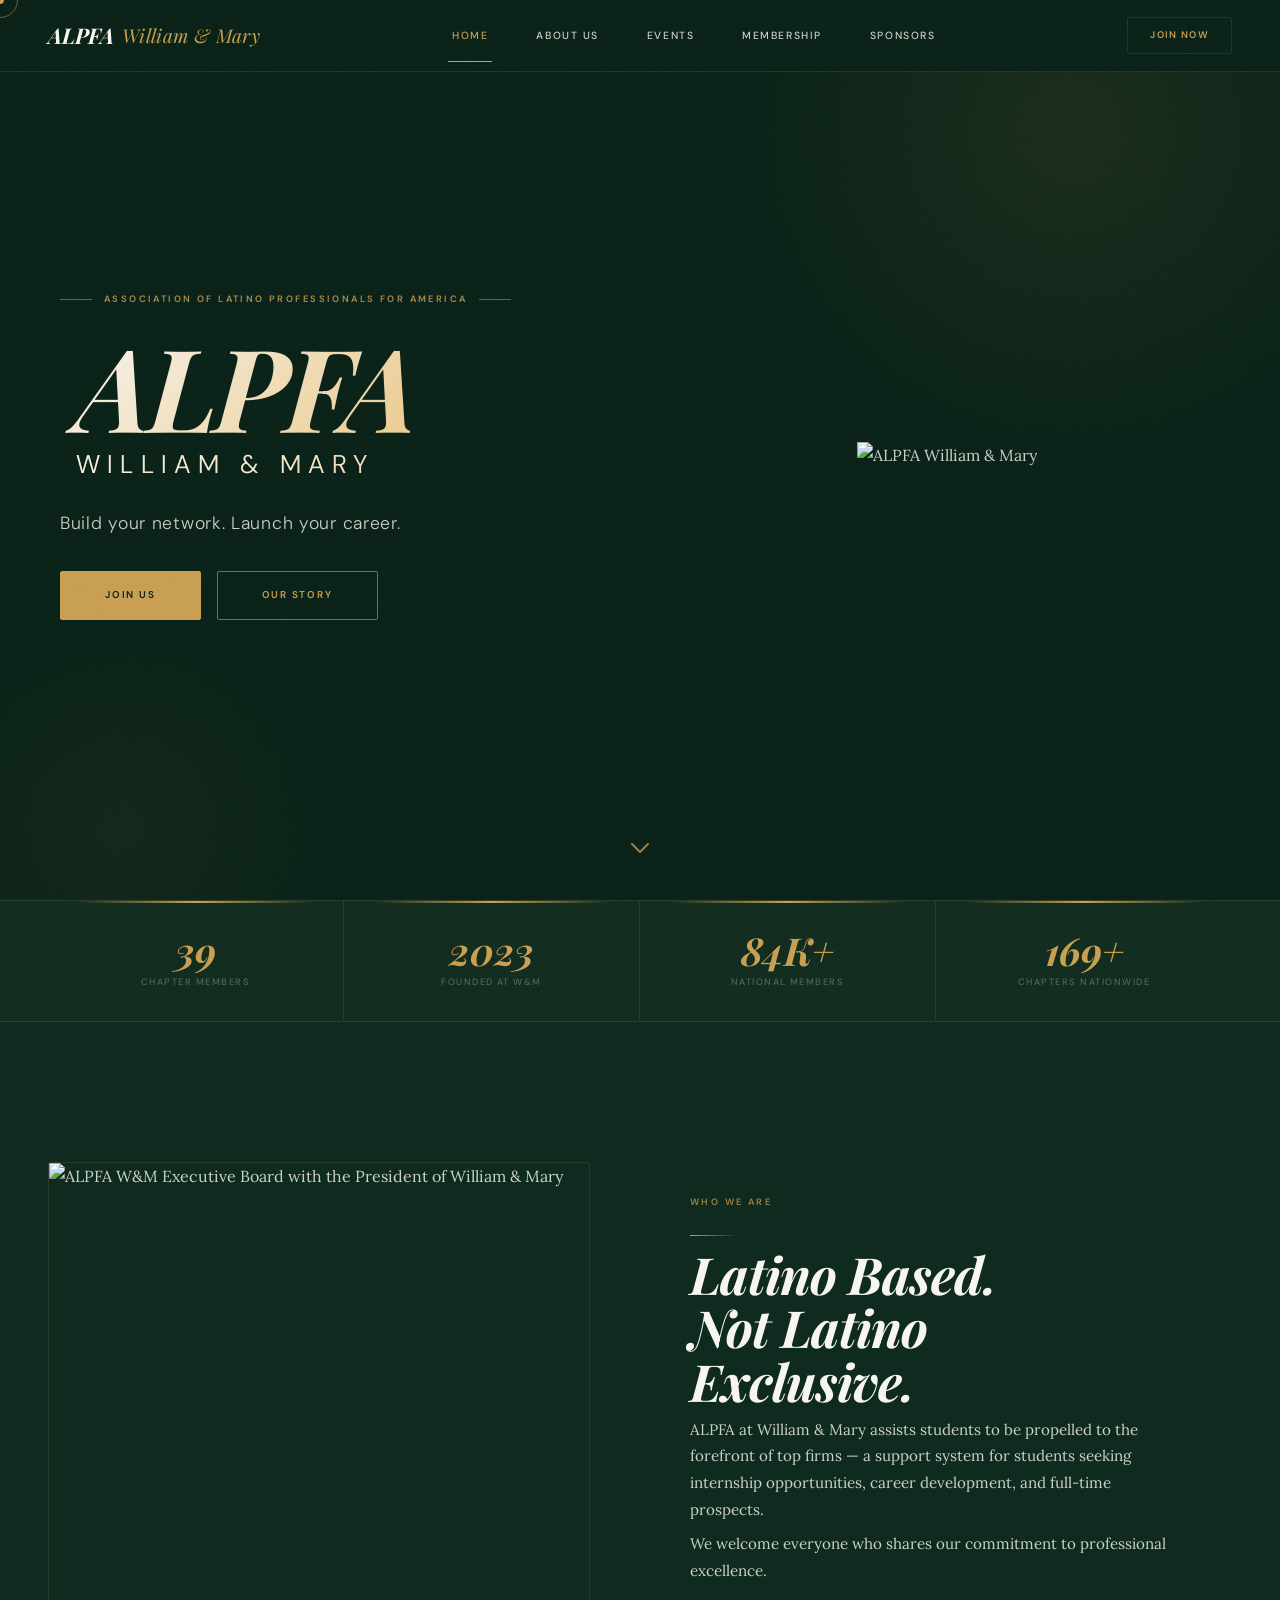
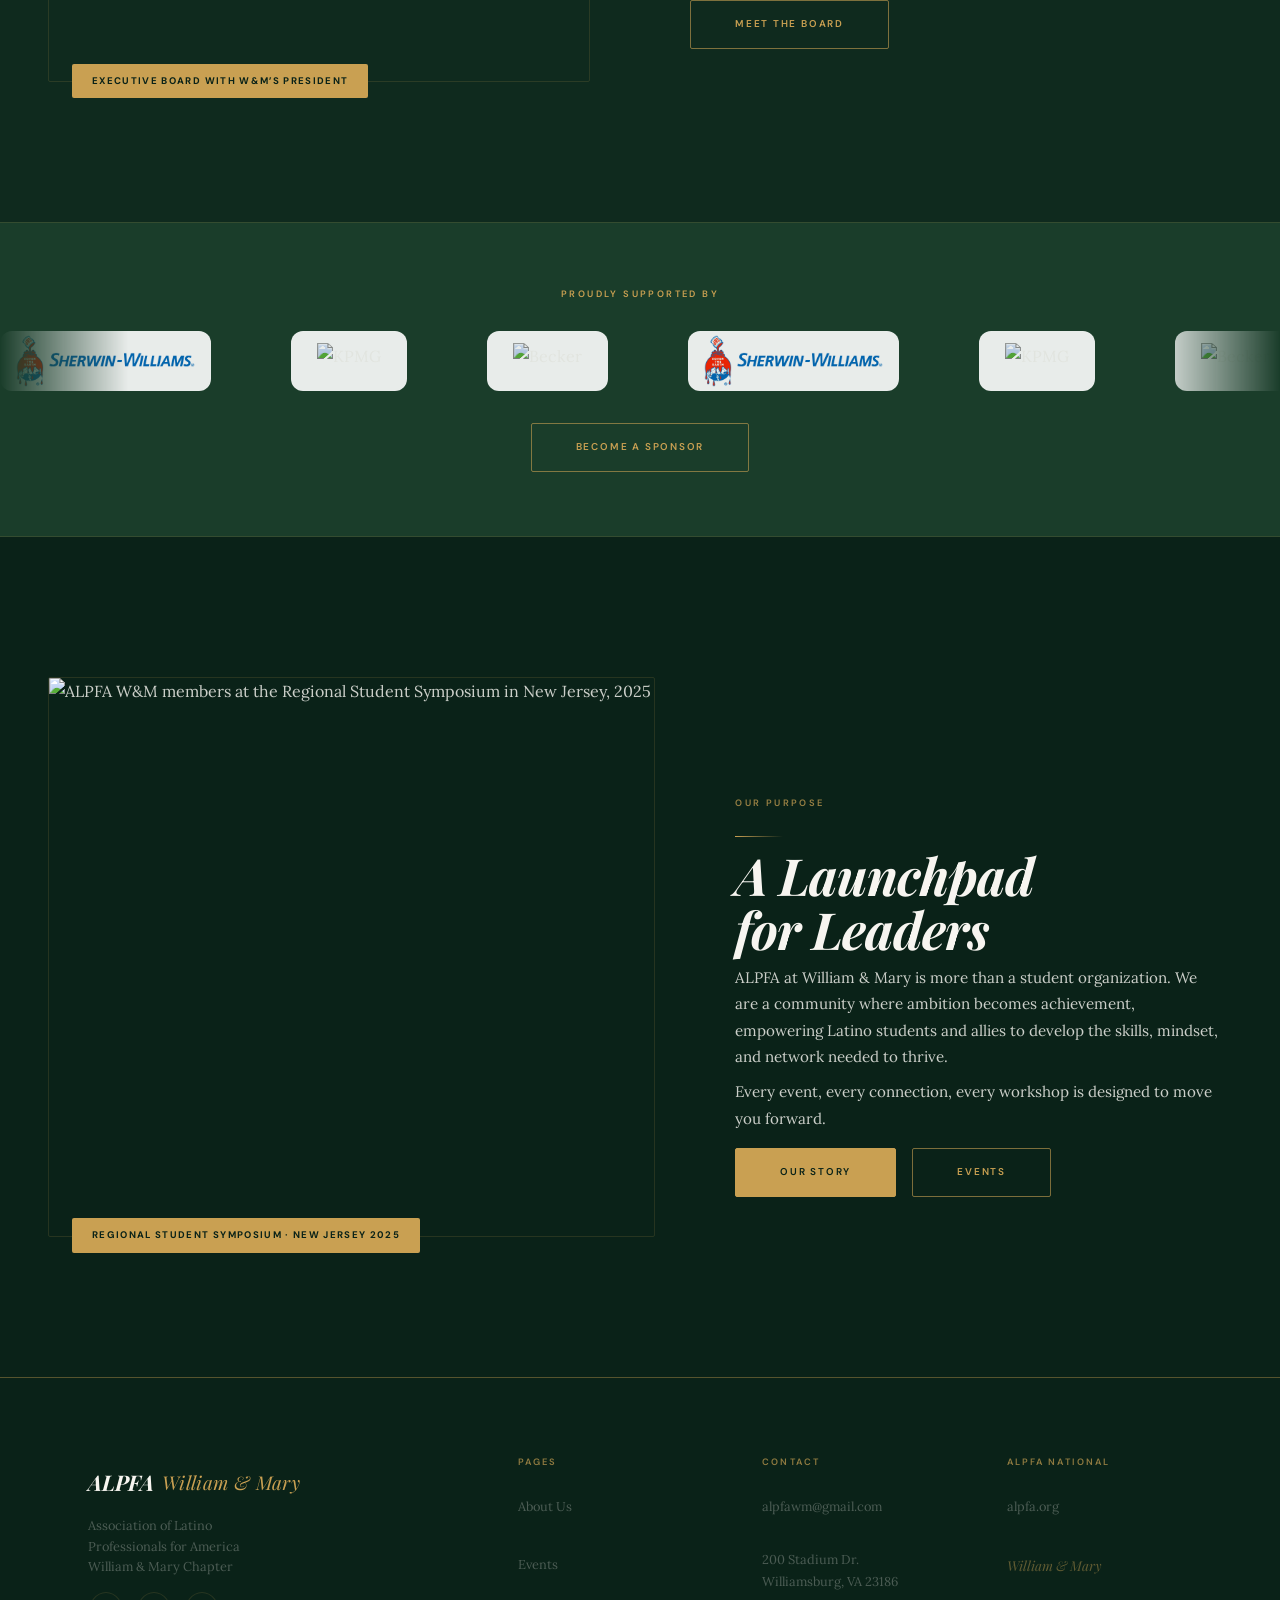
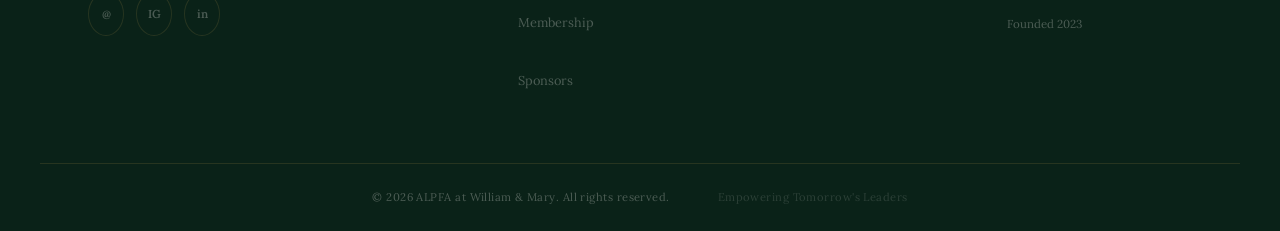
==== commit ee108bda: "Add Vercel Web Analytics to all pages Co-Authored-By: Claude Opus 5.5 <noreply@anthropic.com> Claude" ====
--- a/index.html
+++ b/index.html
@@ -10,6 +10,11 @@
   <link rel="preconnect" href="https://fonts.gstatic.com" crossorigin />
   <link href="https://fonts.googleapis.com/css2?family=Lora:ital,wght@0,400;0,500;0,600;1,400&family=DM+Sans:wght@400;500;600;700&family=Playfair+Display:ital,wght@0,700;1,400;1,600;1,700&display=swap" rel="stylesheet" />
   <link rel="stylesheet" href="css/style.css" />
+  <!-- Vercel Web Analytics -->
+  <script>
+    window.va = window.va || function () { (window.vaq = window.vaq || []).push(arguments); };
+  </script>
+  <script defer src="/_vercel/insights/script.js"></script>
 </head>
 <body>
 
